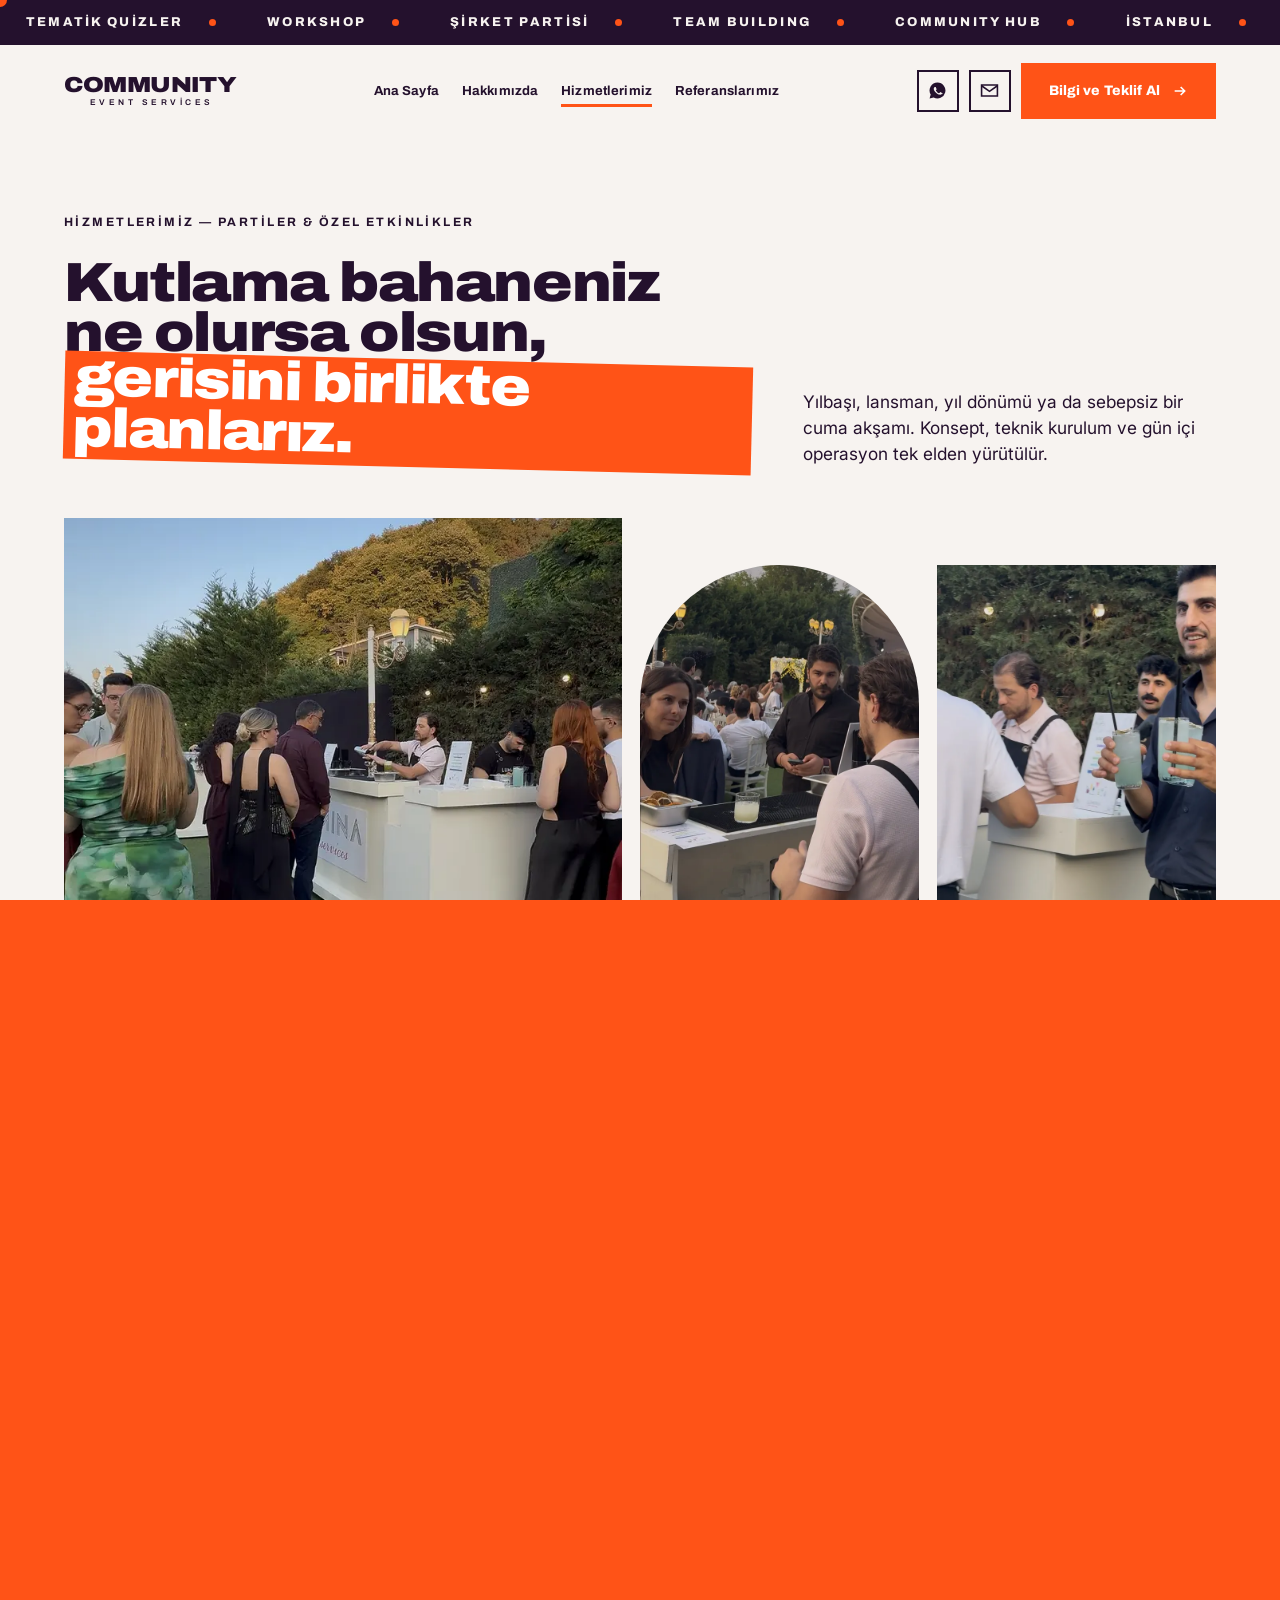
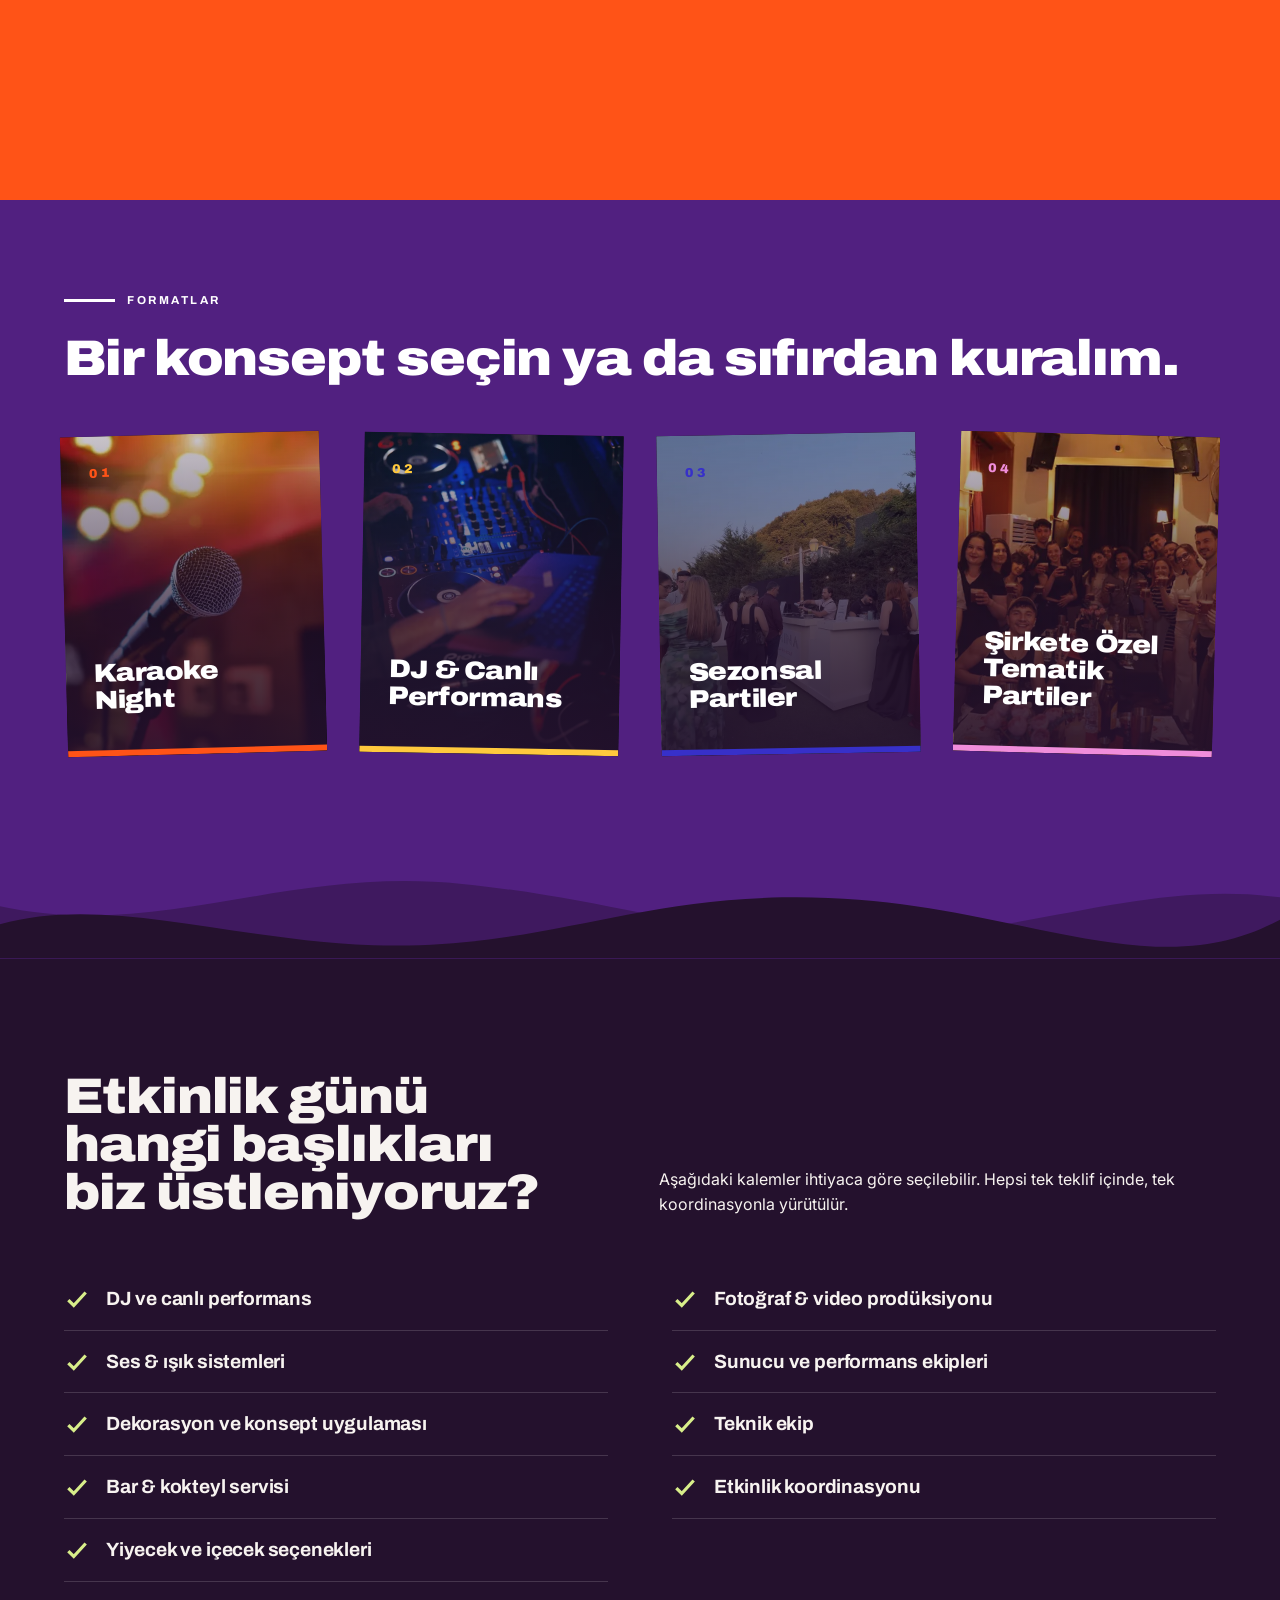
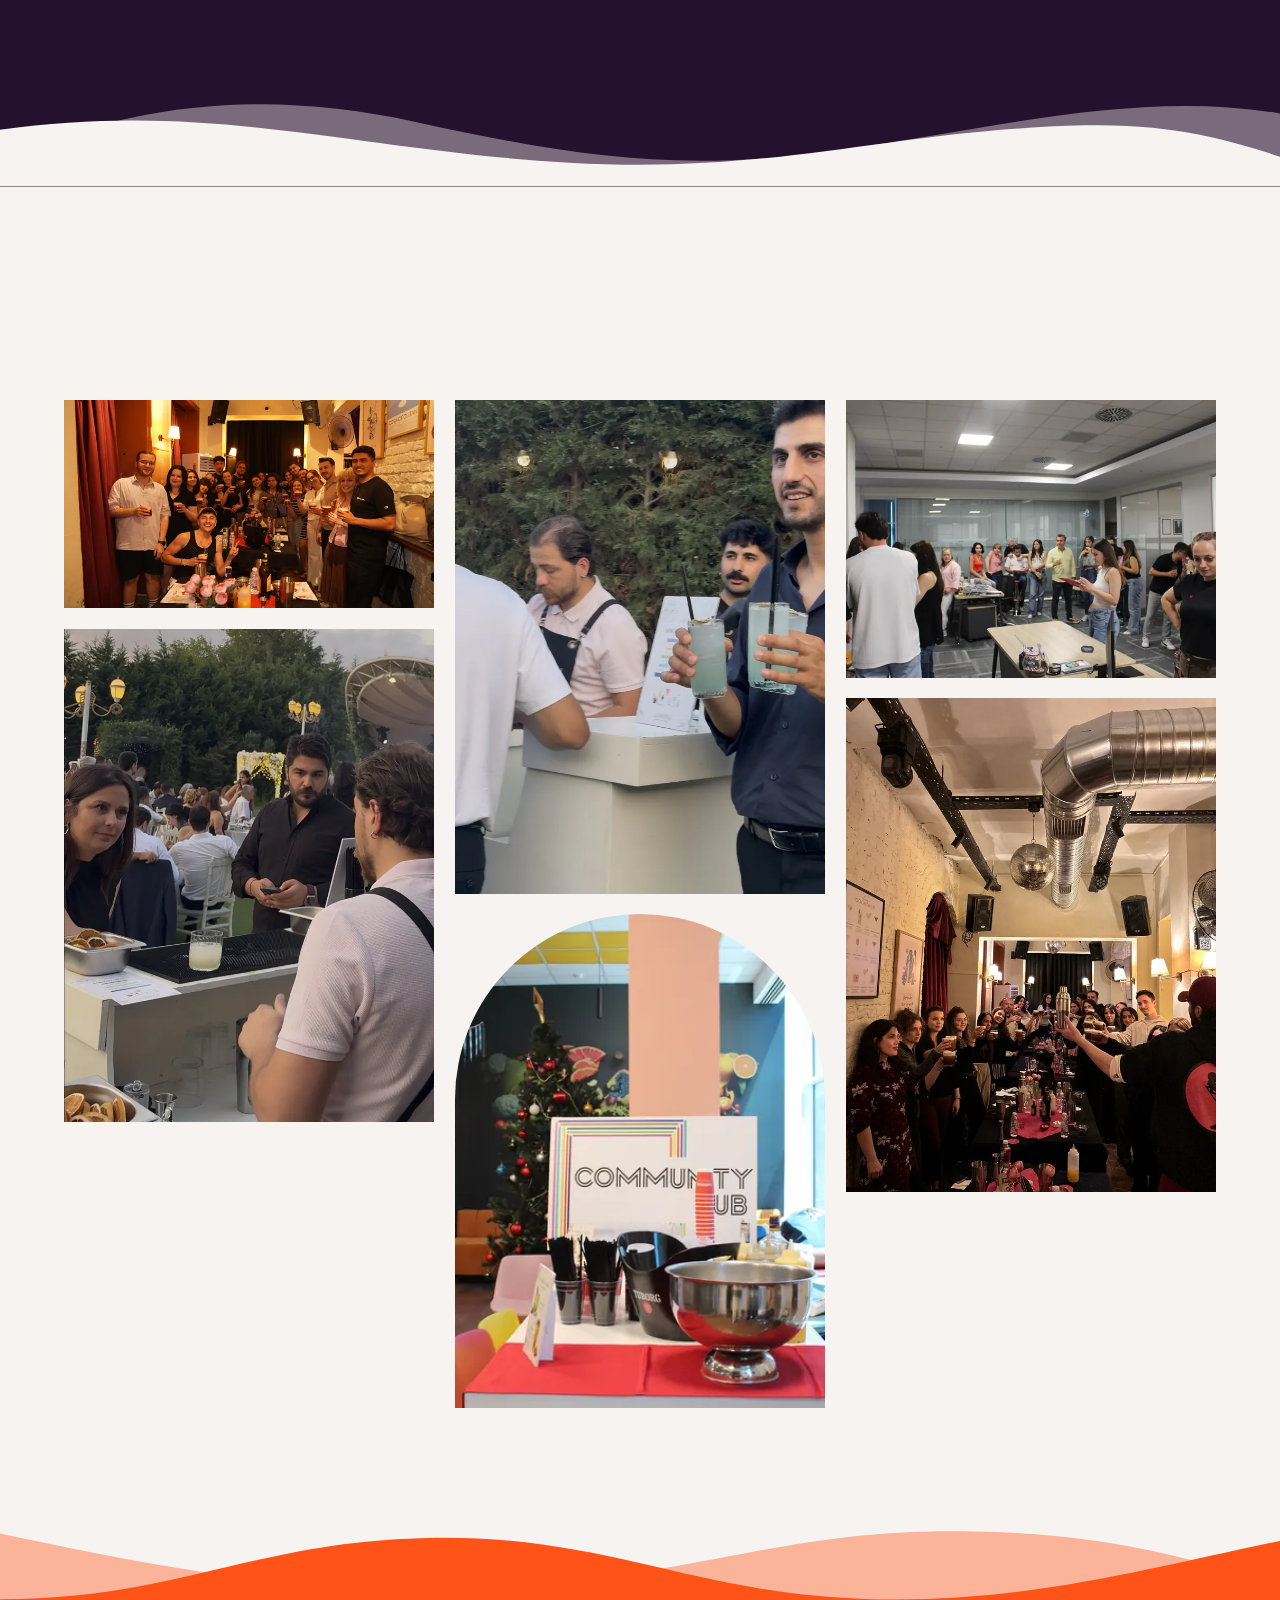
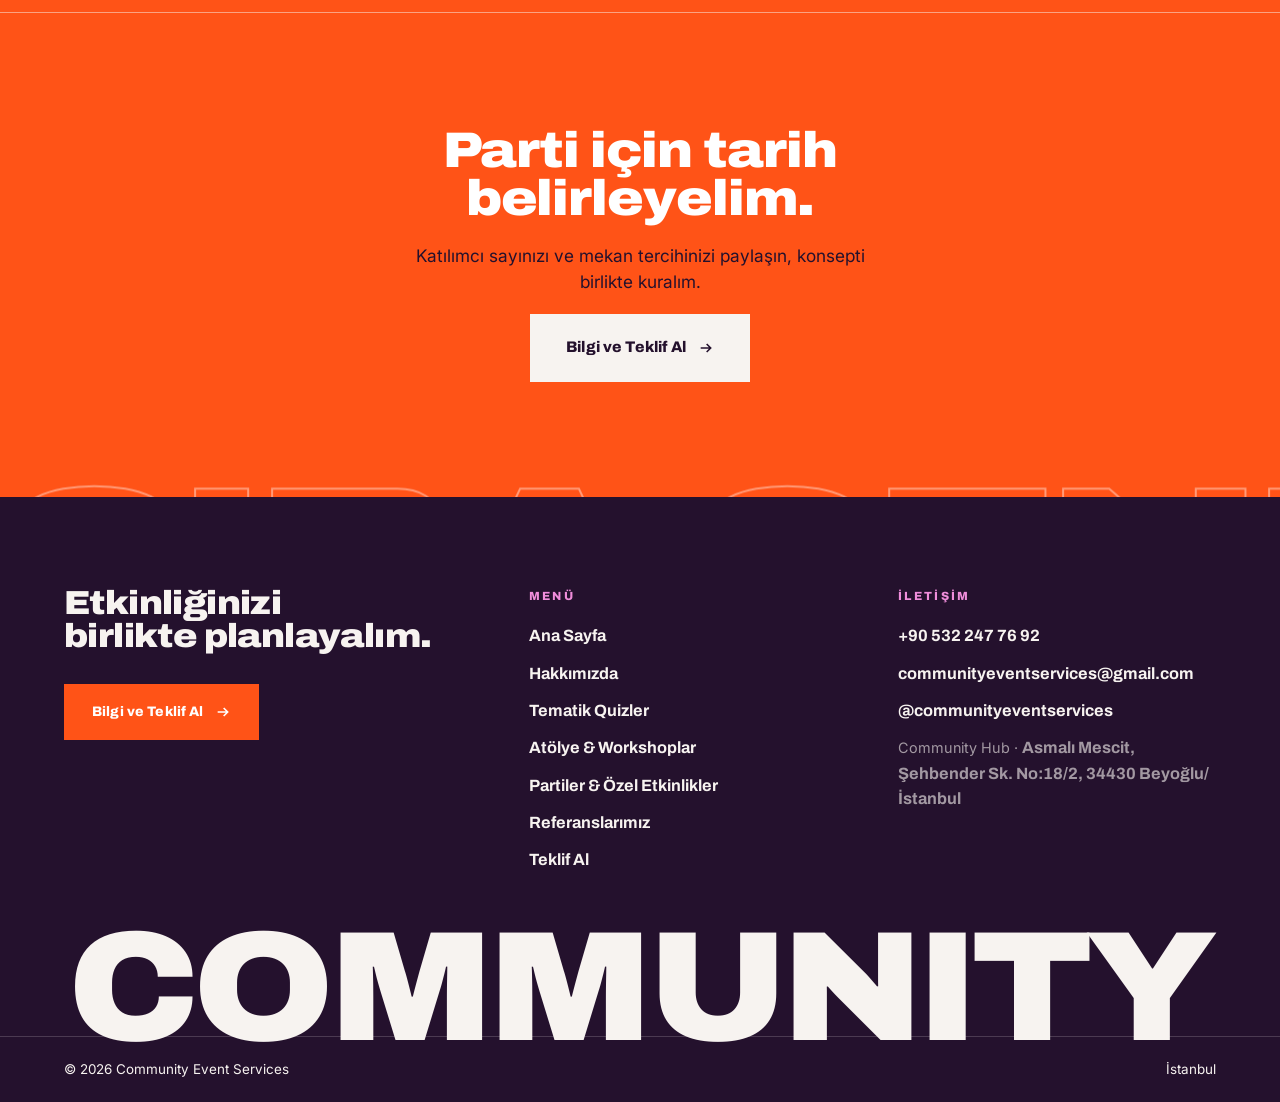
==== partiler.html @ 0f8ae8aa "Add files via upload" ====
<!doctype html>
<html lang="tr">
<head>
<meta charset="utf-8">
<meta name="viewport" content="width=device-width,initial-scale=1">
<title>Partiler & Özel Etkinlikler — Community Event Services</title>
<meta name="description" content="Şirket partileri, karaoke geceleri, DJ ve canlı performanslı etkinlikler, açık hava yaz organizasyonları. Ses, ışık, bar, catering ve koordinasyon tek elden.">
<meta name="theme-color" content="#F7F3F0">
<link rel="canonical" href="https://communityeventservices.com/partiler.html">
<meta property="og:type" content="website">
<meta property="og:locale" content="tr_TR">
<meta property="og:site_name" content="Community Event Services">
<meta property="og:title" content="Partiler & Özel Etkinlikler — Community Event Services">
<meta property="og:description" content="Şirket partileri, karaoke geceleri, DJ ve canlı performanslı etkinlikler, açık hava yaz organizasyonları. Ses, ışık, bar, catering ve koordinasyon tek elden.">
<meta property="og:image" content="assets/img/og-default.jpg">
<meta name="twitter:card" content="summary_large_image">
<link rel="preconnect" href="https://fonts.googleapis.com">
<link rel="preconnect" href="https://fonts.gstatic.com" crossorigin>
<link href="https://fonts.googleapis.com/css2?family=Archivo:wdth,wght@62..125,400..900&family=Inter:wght@400;500;600&display=swap" rel="stylesheet">
<link rel="stylesheet" href="assets/css/styles.css">
<link rel="icon" href="assets/favicon.svg" type="image/svg+xml">
<noscript><style>.rv,.rv-mask>*{opacity:1!important;transform:none!important}.hl::before{transform:scaleX(1)!important}.wipe,.cursor{display:none!important}</style></noscript>
<script src="assets/js/config.js"></script>
</head>
<body>
<a class="skip-link" href="#main">İçeriğe geç</a>
<div class="wipe" aria-hidden="true"><span class="wipe__label"></span></div>
<div class="cursor" aria-hidden="true"><span class="cursor__label"></span></div>
<svg width="0" height="0" style="position:absolute" aria-hidden="true"><defs>
<pattern id="pat-dots" width="22" height="22" patternUnits="userSpaceOnUse"><circle cx="4" cy="4" r="3" fill="currentColor"/></pattern>
<pattern id="pat-squiggle" width="40" height="24" patternUnits="userSpaceOnUse"><path d="M0,12 q10,-11 20,0 t20,0" fill="none" stroke="currentColor" stroke-width="3"/></pattern>
<pattern id="pat-tri" width="34" height="34" patternUnits="userSpaceOnUse"><path d="M8,26 L17,8 L26,26 Z" fill="currentColor"/></pattern>
<pattern id="pat-arc" width="30" height="30" patternUnits="userSpaceOnUse"><path d="M0,26 a15,15 0 0 1 30,0" fill="none" stroke="currentColor" stroke-width="3"/></pattern>
</defs></svg>
<div class="ticker" aria-hidden="true"><div class="ticker__track"><span class="ticker__item">TEMATİK QUİZLER</span><span class="ticker__item">WORKSHOP</span><span class="ticker__item">ŞİRKET PARTİSİ</span><span class="ticker__item">TEAM BUILDING</span><span class="ticker__item">COMMUNITY HUB</span><span class="ticker__item">İSTANBUL</span><span class="ticker__item">TEMATİK QUİZLER</span><span class="ticker__item">WORKSHOP</span><span class="ticker__item">ŞİRKET PARTİSİ</span><span class="ticker__item">TEAM BUILDING</span><span class="ticker__item">COMMUNITY HUB</span><span class="ticker__item">İSTANBUL</span><span class="ticker__item">TEMATİK QUİZLER</span><span class="ticker__item">WORKSHOP</span><span class="ticker__item">ŞİRKET PARTİSİ</span><span class="ticker__item">TEAM BUILDING</span><span class="ticker__item">COMMUNITY HUB</span><span class="ticker__item">İSTANBUL</span><span class="ticker__item">TEMATİK QUİZLER</span><span class="ticker__item">WORKSHOP</span><span class="ticker__item">ŞİRKET PARTİSİ</span><span class="ticker__item">TEAM BUILDING</span><span class="ticker__item">COMMUNITY HUB</span><span class="ticker__item">İSTANBUL</span></div></div>
<header class="header">
 <div class="wrap header__inner">
  <a class="logo" href="index.html" aria-label="Community Event Services ana sayfa">
    <span class="logo__mark">COMMUNITY</span><span class="logo__sub">event services</span>
  </a>
  <nav class="nav" aria-label="Ana menü">
    <a class="nav__link" href="index.html">Ana Sayfa</a><a class="nav__link" href="hakkimizda.html">Hakkımızda</a>
    <div class="nav__group">
      <button class="nav__link" aria-expanded="false" aria-haspopup="true" aria-current="page">Hizmetlerimiz</button>
      <div class="nav__panel"><a href="tematik-quizler.html">Tematik Quizler</a><a href="workshoplar.html">Atölye & Workshoplar</a><a href="partiler.html">Partiler & Özel Etkinlikler</a></div>
    </div>
    <a class="nav__link" href="referanslarimiz.html">Referanslarımız</a>
  </nav>
  <div class="header__actions">
    <a class="icon-link icon-link--wa" data-c="wa-link" href="#" target="_blank" rel="noopener" aria-label="WhatsApp ile yazın"><svg viewBox="0 0 24 24"><path d="M12 2a10 10 0 0 0-8.6 15.1L2 22l5.1-1.3A10 10 0 1 0 12 2Zm5.5 14.1c-.2.6-1.2 1.2-1.7 1.2-.5.1-1 .1-1.6-.1-.4-.1-.9-.3-1.5-.6-2.6-1.1-4.3-3.7-4.4-3.9-.1-.2-1-1.4-1-2.6 0-1.2.6-1.8.9-2.1.2-.2.5-.3.7-.3h.5c.2 0 .4 0 .6.5.2.5.8 1.8.8 2 .1.1.1.3 0 .4l-.3.5-.4.4c-.1.1-.3.3-.1.6.2.3.7 1.2 1.6 2 1.1.9 1.9 1.2 2.2 1.3.3.1.4.1.6-.1.2-.2.7-.8.9-1.1.2-.3.4-.2.6-.1l1.9.9c.2.1.4.2.4.3.1.2.1.7-.1 1.3Z"/></svg></a>
    <a class="icon-link icon-link--mail" data-c="mail-link" href="#" aria-label="E-posta gönderin"><svg viewBox="0 0 24 24"><path d="M2 5h20v14H2z" fill="none" stroke="currentColor" stroke-width="2"/><path d="M2 6l10 7 10-7" fill="none" stroke="currentColor" stroke-width="2"/></svg></a>
    <a class="btn btn--accent" href="teklif-al.html" data-magnetic data-cursor="Teklif Al"><span>Bilgi ve Teklif Al</span><svg viewBox="0 0 24 24" aria-hidden="true"><path d="M4 12h15M13 6l6 6-6 6"/></svg></a>
    <button class="burger" aria-expanded="false" aria-label="Menüyü aç"><span></span></button>
  </div>
 </div>
</header>
<div class="menu" role="dialog" aria-modal="true" aria-label="Menü">
  <div class="menu__top">
    <span class="logo__mark">COMMUNITY</span>
    <button class="menu__close" aria-label="Menüyü kapat">✕</button>
  </div>
  <ul class="menu__list"><li><a href="index.html">Ana Sayfa</a></li><li><a href="hakkimizda.html">Hakkımızda</a></li>
    <li aria-hidden="true" style="opacity:.6;font-family:var(--display);font-weight:800;font-size:.78rem;letter-spacing:.2em;padding-top:16px">HİZMETLERİMİZ</li>
    <li><ul class="menu__list menu__sub"><li><a href="tematik-quizler.html">Tematik Quizler</a></li><li><a href="workshoplar.html">Atölye & Workshoplar</a></li><li><a href="partiler.html">Partiler & Özel Etkinlikler</a></li></ul></li>
    <li><a href="referanslarimiz.html">Referanslarımız</a></li><li><a href="teklif-al.html">Teklif Al</a></li></ul>
  <div class="menu__foot">
    <div class="sticker " aria-hidden="true" style="--st-bg:#D8EE8A;--st-fg:#24112D;--st-ring:#24112D;--rot:-14deg">HADİ<br>BAŞLAYALIM</div>
    <a class="btn btn--light" data-c="wa-link" href="#" target="_blank" rel="noopener"><span>WhatsApp</span><svg viewBox="0 0 24 24" aria-hidden="true"><path d="M4 12h15M13 6l6 6-6 6"/></svg></a>
    <a class="btn btn--outline" data-c="mail-link" href="#"><span>E-posta</span><svg viewBox="0 0 24 24" aria-hidden="true"><path d="M4 12h15M13 6l6 6-6 6"/></svg></a>
  </div>
</div>
<main id="main">
<section class="pagehead block block--cream">
 <div class="wrap">
  <p class="crumb rv">Hizmetlerimiz — Partiler & Özel Etkinlikler</p>
  <div class="pagehead__grid">
    <h1 class="display t-hero rv">Kutlama bahaneniz ne olursa olsun, <span class="hl hl--orange hl--r2">gerisini birlikte planlarız.</span></h1>
    <p class="lede rv">Yılbaşı, lansman, yıl dönümü ya da sebepsiz bir cuma akşamı. Konsept, teknik kurulum ve gün içi operasyon tek elden yürütülür.</p>
  </div>
  <div class="partyhero mt-l">
    <div class="rv"><img class="ph ph--block ph--r43" src="assets/img/parti-04-700.webp" srcset="assets/img/parti-04-700.webp 700w, assets/img/parti-04-1206.webp 1206w" sizes="(max-width:767px) 92vw, 52vw" alt="Açık havada kurulan şirket partisi ve bar alanı" width="1206" height="1885" loading="eager" fetchpriority="high" decoding="async"></div>
    <div class="rv"><img class="ph ph--arch ph--r34" src="assets/img/parti-02-700.webp" srcset="assets/img/parti-02-700.webp 700w, assets/img/parti-02-1206.webp 1206w" sizes="(max-width:767px) 46vw, 22vw" alt="Etkinlikte ikram ve catering masası" width="1206" height="1823" loading="lazy" decoding="async"></div>
    <div class="rv"><img class="ph ph--block ph--r34" src="assets/img/parti-03-700.webp" srcset="assets/img/parti-03-700.webp 700w, assets/img/parti-03-1206.webp 1206w" sizes="(max-width:767px) 46vw, 22vw" alt="Bar önünde sohbet eden davetliler" width="1206" height="1970" loading="lazy" decoding="async"></div>
  </div>
 </div>
</section>

<svg class="blob" viewBox="0 0 1440 120" preserveAspectRatio="none" aria-hidden="true" style="background:#F7F3F0">
<path d="M0,74 C120,34 260,96 420,102 C600,109 700,42 880,38 C1060,34 1180,98 1300,104 C1370,107 1410,86 1440,68 L1440,120 L0,120 Z" fill="#FF5317" opacity=".4" transform="translate(0,-14)"/>
<path d="M0,64 C180,110 320,10 520,34 C720,58 820,120 1020,104 C1180,91 1300,30 1440,52 L1440,120 L0,120 Z" fill="#FF5317"/></svg>
<section class="block block--orange section">
 <div class="wrap">
  <div class="grid g-2" style="align-items:center;gap:clamp(28px,4vw,72px)">
    <div>
      <p class="eyebrow rv">Sezon Önerisi</p>
      <h2 class="display t-xl rv">Yaza merhaba: şirket partileri ve kurumsal etkinlikler</h2>
    </div>
    <div>
      <p class="lede rv">Yazın enerjisini ekibinize taşımanın tam zamanı.</p>
      <p class="copy mt-m rv">Yoğun iş temposuna kısa bir mola vermek, ekip arkadaşlarınızla keyifli anılar biriktirmek veya yeni sezonu birlikte kutlamak için ister ofisinizin terasında samimi bir yaz partisi, ister açık havada büyük bir şirket organizasyonu. Şirket partileri ve kurumsal yaz etkinliklerini uçtan uca planlıyoruz.</p>
      <a class="btn btn--light mt-m rv" href="teklif-al.html" data-magnetic><span>Yaz Etkinliğinizi Planlayalım</span><svg viewBox="0 0 24 24" aria-hidden="true"><path d="M4 12h15M13 6l6 6-6 6"/></svg></a>
    </div>
  </div>
 </div>
</section>
<svg class="blob" viewBox="0 0 1440 120" preserveAspectRatio="none" aria-hidden="true" style="background:#FF5317">
<path d="M0,44 C240,4 400,72 640,88 C880,104 1000,44 1220,38 C1320,35 1390,60 1440,80 L1440,120 L0,120 Z" fill="#F7F3F0" opacity=".4" transform="translate(0,-14)"/>
<path d="M0,96 C160,20 300,4 470,48 C640,92 760,116 940,86 C1120,56 1280,4 1440,36 L1440,120 L0,120 Z" fill="#F7F3F0"/></svg><svg class="blob" viewBox="0 0 1440 120" preserveAspectRatio="none" aria-hidden="true" style="background:#F7F3F0">
<path d="M0,102 C200,102 280,26 480,20 C680,14 780,96 980,102 C1160,107 1300,58 1440,24 L1440,120 L0,120 Z" fill="#512080" opacity=".4" transform="translate(0,-14)"/>
<path d="M0,28 C220,84 380,116 600,96 C820,76 900,16 1120,26 C1280,33 1360,74 1440,92 L1440,120 L0,120 Z" fill="#512080"/></svg>
<section class="block block--purple section">
 <div class="wrap">
   <p class="eyebrow rv">Formatlar</p>
   <h2 class="display t-xl mb-l rv">Bir konsept seçin ya da sıfırdan kuralım.</h2>
   <div class="grid g-4" data-stagger><article class="tcard tcard--photo" tabindex="0" style="--tc:#FF5317;--tc-fg:#fff;--rot:-1.5deg">
  <img class="tcard__bg" src="assets/img/parti-karaoke-01-700.webp" srcset="assets/img/parti-karaoke-01-700.webp 700w, assets/img/parti-karaoke-01-1400.webp 1400w" sizes="(max-width:767px) 92vw, 24vw" alt="Karaoke gecesinde sahnedeki mikrofon" loading="lazy" decoding="async"><span class="tcard__scrim" aria-hidden="true"></span>
  <span class="tcard__num">01</span>
  <div><h3 class="display t-md tcard__title">Karaoke Night</h3><p class="tcard__desc">Şarkı listesi, ekipman ve sunucu bizden; mikrofonu kim bırakmaz onu göreceğiz.</p></div>
</article><article class="tcard tcard--photo" tabindex="0" style="--tc:#FFC93D;--tc-fg:#fff;--rot:1deg">
  <img class="tcard__bg" src="assets/img/parti-dj-01-700.webp" srcset="assets/img/parti-dj-01-700.webp 700w, assets/img/parti-dj-01-1283.webp 1283w" sizes="(max-width:767px) 92vw, 24vw" alt="DJ setinde çalan performans ekipmanları" loading="lazy" decoding="async"><span class="tcard__scrim" aria-hidden="true"></span>
  <span class="tcard__num">02</span>
  <div><h3 class="display t-md tcard__title">DJ & Canlı Performans</h3><p class="tcard__desc">Etkinliğin temposuna göre DJ seti veya canlı müzik ekibi kurgulanır.</p></div>
</article><article class="tcard tcard--photo" tabindex="0" style="--tc:#3730C9;--tc-fg:#fff;--rot:-1deg">
  <img class="tcard__bg" src="assets/img/parti-04-700.webp" srcset="assets/img/parti-04-700.webp 700w, assets/img/parti-04-1206.webp 1206w" sizes="(max-width:767px) 92vw, 24vw" alt="Açık havada kurulan sezon partisi" loading="lazy" decoding="async"><span class="tcard__scrim" aria-hidden="true"></span>
  <span class="tcard__num">03</span>
  <div><h3 class="display t-md tcard__title">Sezonsal Partiler</h3><p class="tcard__desc">Yılbaşı, sezon açılışı ve dönemsel kutlamalar için hazır konseptler.</p></div>
</article><article class="tcard tcard--photo" tabindex="0" style="--tc:#F08DDB;--tc-fg:#fff;--rot:1.5deg">
  <img class="tcard__bg" src="assets/img/parti-grup-01-700.webp" srcset="assets/img/parti-grup-01-700.webp 700w, assets/img/parti-grup-01-1400.webp 1400w" sizes="(max-width:767px) 92vw, 24vw" alt="Şirket partisinde bir araya gelen ekip" loading="lazy" decoding="async"><span class="tcard__scrim" aria-hidden="true"></span>
  <span class="tcard__num">04</span>
  <div><h3 class="display t-md tcard__title">Şirkete Özel Tematik Partiler</h3><p class="tcard__desc">Marka dünyanıza veya etkinlik temanıza göre sıfırdan kurulan konsept.</p></div>
</article></div>
 </div>
</section>
<svg class="blob" viewBox="0 0 1440 120" preserveAspectRatio="none" aria-hidden="true" style="background:#512080">
<path d="M0,64 C180,110 320,10 520,34 C720,58 820,120 1020,104 C1180,91 1300,30 1440,52 L1440,120 L0,120 Z" fill="#24112D" opacity=".4" transform="translate(0,-14)"/>
<path d="M0,74 C120,34 260,96 420,102 C600,109 700,42 880,38 C1060,34 1180,98 1300,104 C1370,107 1410,86 1440,68 L1440,120 L0,120 Z" fill="#24112D"/></svg><section class="block block--ink section">
 <div class="wrap">
   <div class="grid g-2 mb-l" style="align-items:end">
     <h2 class="display t-xl rv">Etkinlik günü hangi başlıkları biz üstleniyoruz?</h2>
     <p class="copy rv">Aşağıdaki kalemler ihtiyaca göre seçilebilir. Hepsi tek teklif içinde, tek koordinasyonla yürütülür.</p>
   </div>
   <ul class="checklist"><li><svg viewBox="0 0 24 24" aria-hidden="true"><path d="M4 13l5 5L20 6"/></svg><span>DJ ve canlı performans</span></li><li><svg viewBox="0 0 24 24" aria-hidden="true"><path d="M4 13l5 5L20 6"/></svg><span>Ses & ışık sistemleri</span></li><li><svg viewBox="0 0 24 24" aria-hidden="true"><path d="M4 13l5 5L20 6"/></svg><span>Dekorasyon ve konsept uygulaması</span></li><li><svg viewBox="0 0 24 24" aria-hidden="true"><path d="M4 13l5 5L20 6"/></svg><span>Bar & kokteyl servisi</span></li><li><svg viewBox="0 0 24 24" aria-hidden="true"><path d="M4 13l5 5L20 6"/></svg><span>Yiyecek ve içecek seçenekleri</span></li><li><svg viewBox="0 0 24 24" aria-hidden="true"><path d="M4 13l5 5L20 6"/></svg><span>Fotoğraf & video prodüksiyonu</span></li><li><svg viewBox="0 0 24 24" aria-hidden="true"><path d="M4 13l5 5L20 6"/></svg><span>Sunucu ve performans ekipleri</span></li><li><svg viewBox="0 0 24 24" aria-hidden="true"><path d="M4 13l5 5L20 6"/></svg><span>Teknik ekip</span></li><li><svg viewBox="0 0 24 24" aria-hidden="true"><path d="M4 13l5 5L20 6"/></svg><span>Etkinlik koordinasyonu</span></li></ul>
 </div>
</section>
<svg class="blob" viewBox="0 0 1440 120" preserveAspectRatio="none" aria-hidden="true" style="background:#24112D">
<path d="M0,96 C160,20 300,4 470,48 C640,92 760,116 940,86 C1120,56 1280,4 1440,36 L1440,120 L0,120 Z" fill="#F7F3F0" opacity=".4" transform="translate(0,-14)"/>
<path d="M0,44 C240,4 400,72 640,88 C880,104 1000,44 1220,38 C1320,35 1390,60 1440,80 L1440,120 L0,120 Z" fill="#F7F3F0"/></svg><section class="block block--cream section">
 <div class="wrap">
   <h2 class="display t-xl mb-l rv">Önceki etkinliklerden</h2>
   <div class="mason"><div class="rv"><img class="ph ph--block ph--r169" src="assets/img/parti-grup-01-700.webp" srcset="assets/img/parti-grup-01-700.webp 700w, assets/img/parti-grup-01-1400.webp 1400w" sizes="(max-width:767px) 92vw, 31vw" alt="Şirket partisinde bir araya gelen kalabalık ekip" width="1400" height="788" loading="lazy" decoding="async"></div><div class="rv"><img class="ph ph--block ph--r34" src="assets/img/parti-02-700.webp" srcset="assets/img/parti-02-700.webp 700w, assets/img/parti-02-1206.webp 1206w" sizes="(max-width:767px) 92vw, 31vw" alt="Etkinlik ikram ve catering kurulumu" width="1206" height="1823" loading="lazy" decoding="async"></div><div class="rv"><img class="ph ph--block ph--r34" src="assets/img/parti-03-700.webp" srcset="assets/img/parti-03-700.webp 700w, assets/img/parti-03-1206.webp 1206w" sizes="(max-width:767px) 92vw, 31vw" alt="Bar önünde sohbet eden davetliler" width="1206" height="1970" loading="lazy" decoding="async"></div><div class="rv"><img class="ph ph--arch ph--r34" src="assets/img/hub-kurulum-01-700.webp" srcset="assets/img/hub-kurulum-01-700.webp 700w, assets/img/hub-kurulum-01-1400.webp 1400w" sizes="(max-width:767px) 92vw, 31vw" alt="Community Hub'da hazırlanan parti alanı" width="1400" height="933" loading="lazy" decoding="async"></div><div class="rv"><img class="ph ph--block ph--r43" src="assets/img/kurumsal-etkinlik-02-700.webp" srcset="assets/img/kurumsal-etkinlik-02-700.webp 700w, assets/img/kurumsal-etkinlik-02-1400.webp 1400w" sizes="(max-width:767px) 92vw, 31vw" alt="Ofiste düzenlenen kalabalık şirket etkinliği" width="1400" height="933" loading="lazy" decoding="async"></div><div class="rv"><img class="ph ph--block ph--r34" src="assets/img/kokteyl-02-700.webp" srcset="assets/img/kokteyl-02-700.webp 700w, assets/img/kokteyl-02-1200.webp 1200w" sizes="(max-width:767px) 92vw, 31vw" alt="Kalabalık kokteyl etkinliği" width="1200" height="1600" loading="lazy" decoding="async"></div></div>
 </div>
</section><svg class="blob" viewBox="0 0 1440 120" preserveAspectRatio="none" aria-hidden="true" style="background:#F7F3F0">
<path d="M0,28 C220,84 380,116 600,96 C820,76 900,16 1120,26 C1280,33 1360,74 1440,92 L1440,120 L0,120 Z" fill="#FF5317" opacity=".4" transform="translate(0,-14)"/>
<path d="M0,102 C200,102 280,26 480,20 C680,14 780,96 980,102 C1160,107 1300,58 1440,24 L1440,120 L0,120 Z" fill="#FF5317"/></svg>
<section class="block block--orange section" style="overflow:hidden">
 <span class="bigword" data-par="6" aria-hidden="true">SIRA SENDE · SIRA SENDE · SIRA SENDE</span>
 <div class="wrap rel" style="text-align:center;display:grid;justify-items:center;gap:20px">
   <h2 class="display t-xl rv" style="max-width:20ch">Parti için tarih belirleyelim.</h2>
   <p class="lede rv" style="max-width:46ch">Katılımcı sayınızı ve mekan tercihinizi paylaşın, konsepti birlikte kuralım.</p>
   <a class="btn btn--light btn--lg rv" href="teklif-al.html" data-magnetic><span>Bilgi ve Teklif Al</span><svg viewBox="0 0 24 24" aria-hidden="true"><path d="M4 12h15M13 6l6 6-6 6"/></svg></a>
 </div>
</section>
</main>
<footer class="footer">
 <div class="wrap">
  <div class="footer__grid">
    <div>
      <h2 class="display t-lg">Etkinliğinizi<br>birlikte planlayalım.</h2>
      <a class="btn btn--accent mt-m" href="teklif-al.html" data-magnetic><span>Bilgi ve Teklif Al</span><svg viewBox="0 0 24 24" aria-hidden="true"><path d="M4 12h15M13 6l6 6-6 6"/></svg></a>
    </div>
    <div>
      <p class="footer__label">Menü</p>
      <ul class="footer__list"><li><a href="index.html">Ana Sayfa</a></li><li><a href="hakkimizda.html">Hakkımızda</a></li><li><a href="tematik-quizler.html">Tematik Quizler</a></li><li><a href="workshoplar.html">Atölye & Workshoplar</a></li><li><a href="partiler.html">Partiler & Özel Etkinlikler</a></li><li><a href="referanslarimiz.html">Referanslarımız</a></li><li><a href="teklif-al.html">Teklif Al</a></li></ul>
    </div>
    <div>
      <p class="footer__label">İletişim</p>
      <ul class="footer__list">
        <li><a data-c="wa-link" href="#" target="_blank" rel="noopener"><span data-c="wa-text"></span></a></li>
        <li><a data-c="mail-link" href="#"><span data-c="mail-text"></span></a></li>
        <li><a data-c="ig-link" href="#" target="_blank" rel="noopener"><span data-c="ig-text"></span></a></li>
        <li style="opacity:.6;font-family:var(--body);font-size:.9rem;font-weight:400">
          Community Hub · <span data-hub="address"></span></li>
      </ul>
    </div>
  </div>
  <p class="footer__wordmark" aria-hidden="true">COMMUNITY</p>
 </div>
 <div class="wrap footer__bottom">
   <span>© 2026 Community Event Services</span>
   <span>İstanbul</span>
 </div>
</footer>
<script src="assets/js/app.js" defer></script>
</body>
</html>
---- assets/css/styles.css ----
/* ==========================================================================
   COMMUNITY EVENT SERVICES — tasarım sistemi
   Renk, tipografi ve bileşenler tek dosyada. Değişkenler :root altında.
   ========================================================================== */

:root{
  /* Renk */
  --cream:#F7F3F0;
  --ink:#24112D;
  --purple:#512080;
  --blue:#3730C9;
  --pink:#F08DDB;
  --lime:#D8EE8A;
  --orange:#FF5317;
  --sky:#60B7E6;

  /* Yüzeye göre değişen değerler (blok içinde override edilir) */
  --fg:var(--ink);
  --bg:var(--cream);
  --accent:var(--orange);

  /* Tipografi */
  --display:'Archivo','Archivo Black','Helvetica Neue',Arial,sans-serif;
  --body:'Inter','Archivo','Helvetica Neue',Arial,sans-serif;

  /* Ölçü */
  --pad:clamp(20px,5vw,72px);
  --maxw:1560px;

  /* Hareket */
  --ease-in:cubic-bezier(.16,1,.3,1);
  --ease-out:cubic-bezier(.4,0,.2,1);
}

*,*::before,*::after{box-sizing:border-box}
html{-webkit-text-size-adjust:100%}
body{
  margin:0;
  background:var(--cream);
  color:var(--ink);
  font-family:var(--body);
  font-size:clamp(1rem,1.15vw,1.25rem);
  line-height:1.55;
  font-synthesis-weight:none;
  -webkit-font-smoothing:antialiased;
  overflow-x:hidden;
}
img{max-width:100%;display:block}
a{color:inherit}
button{font:inherit;color:inherit}
::selection{background:var(--orange);color:#fff}

/* Odak görünürlüğü — klavye erişilebilirliği */
:focus-visible{
  outline:3px solid var(--orange);
  outline-offset:3px;
  border-radius:2px;
}

.skip-link{
  position:absolute;left:-9999px;top:0;z-index:200;
  background:var(--ink);color:var(--cream);padding:14px 20px;
  font-family:var(--display);font-weight:700;letter-spacing:.04em;
}
.skip-link:focus{left:12px;top:12px}

/* ---------- Tipografi ---------- */
.display{
  font-family:var(--display);
  font-weight:900;
  font-variation-settings:'wdth' 112,'wght' 900;
  line-height:.9;
  letter-spacing:-.02em;
  text-transform:none;
  margin:0;
  text-wrap:balance;
}
.t-hero{font-size:clamp(2.05rem,4.3vw,4.7rem);line-height:.92;letter-spacing:-.025em}
.t-xl{font-size:clamp(1.85rem,3.9vw,4.1rem);line-height:.96;letter-spacing:-.022em}
.t-lg{font-size:clamp(1.5rem,2.6vw,2.7rem);line-height:1;letter-spacing:-.018em}
.t-md{font-size:clamp(1.4rem,2vw,2.2rem);line-height:1.05;letter-spacing:-.015em}
.t-sm{font-size:clamp(1.15rem,1.4vw,1.5rem);line-height:1.1;letter-spacing:-.01em}

.eyebrow{
  font-family:var(--display);
  font-weight:700;
  font-variation-settings:'wdth' 100,'wght' 700;
  font-size:clamp(.72rem,.86vw,.9rem);
  letter-spacing:.22em;
  text-transform:uppercase;
  margin:0 0 clamp(16px,2vw,28px);
  display:flex;align-items:center;gap:12px;
}
.eyebrow::before{
  content:"";width:clamp(28px,4vw,64px);height:3px;background:currentColor;flex:none;
}

.lede{
  font-size:clamp(1.05rem,1.35vw,1.4rem);
  line-height:1.5;
  max-width:56ch;
  margin:0;
}
.copy{max-width:65ch;margin:0}
.copy + .copy{margin-top:1em}

/* Highlight kutusu — hero'nun ana tipografik aygıtı */
.hl{
  display:inline-block;
  position:relative;
  padding:.02em .17em .1em;
  color:var(--hl-fg,#fff);
  isolation:isolate;
}
.hl::before{
  content:"";
  position:absolute;inset:0;
  background:var(--hl-bg,var(--orange));
  transform-origin:left center;
  z-index:-1;
}
.hl--orange{--hl-bg:var(--orange);--hl-fg:#fff}
.hl--lime{--hl-bg:var(--lime);--hl-fg:var(--ink)}
.hl--pink{--hl-bg:var(--pink);--hl-fg:var(--ink)}
.hl--blue{--hl-bg:var(--blue);--hl-fg:#fff}
.hl--purple{--hl-bg:var(--purple);--hl-fg:#fff}
.hl--sky{--hl-bg:var(--sky);--hl-fg:var(--ink)}
.hl--r1{transform:rotate(-1.6deg)}
.hl--r2{transform:rotate(1.4deg)}

.outline-word{
  color:transparent;
  -webkit-text-stroke:2px currentColor;
  text-stroke:2px currentColor;
}
.shadow-word{text-shadow:.055em .055em 0 var(--accent)}

/* ---------- Yerleşim ---------- */
.wrap{
  width:100%;
  max-width:var(--maxw);
  margin-inline:auto;
  padding-inline:var(--pad);
}
.section{padding-block:clamp(72px,9vw,152px);position:relative}
.section--tight{padding-block:clamp(48px,6vw,96px)}

.block{position:relative;background:var(--bg);color:var(--fg)}
.block--cream{--bg:var(--cream);--fg:var(--ink);--accent:var(--orange)}
.block--blue{--bg:var(--blue);--fg:#fff;--accent:var(--lime)}
.block--purple{--bg:var(--purple);--fg:#fff;--accent:var(--pink)}
.block--orange{--bg:var(--orange);--fg:#fff;--accent:var(--lime)}
/* Erişilebilirlik: #FF5317 üzerinde beyaz gövde metni 3.2:1'de kalıyor.
   Büyük başlıklar krem, normal punto metinler mürekkep rengiyle yazılır (5.4:1). */
.block--orange .lede,.block--orange .copy,.block--orange p:not(.eyebrow):not(.footer__label){color:var(--ink)}
.block--ink{--bg:var(--ink);--fg:var(--cream);--accent:var(--lime)}
.block--sky{--bg:var(--sky);--fg:var(--ink);--accent:var(--purple)}
.block--lime{--bg:var(--lime);--fg:var(--ink);--accent:var(--purple)}

.grid{display:grid;gap:clamp(24px,3vw,48px)}
.g-2{grid-template-columns:repeat(2,1fr)}
.g-3{grid-template-columns:repeat(3,1fr)}
.g-4{grid-template-columns:repeat(4,1fr)}
@media(max-width:1023px){
  .g-3,.g-4{grid-template-columns:repeat(2,1fr)}
}
@media(max-width:767px){
  .g-2,.g-3,.g-4{grid-template-columns:1fr}
}

/* ---------- Blob ayraçları ---------- */
.blob{display:block;width:100%;height:auto;position:relative;z-index:2;margin-bottom:-1px}
.blob--top{margin-bottom:0;margin-top:-1px}
.blob svg,svg.blob{display:block;width:100%;height:clamp(44px,7vw,150px)}

/* ---------- Ticker ---------- */
.ticker{
  background:var(--ink);color:var(--cream);
  overflow:hidden;position:relative;
  border-block:0;
  padding-block:clamp(9px,1vw,13px);
}
.ticker__track{
  display:flex;width:max-content;gap:0;
  animation:marquee 40s linear infinite;
  will-change:transform;
}
.ticker:hover .ticker__track{animation-play-state:paused}
.ticker.is-reverse .ticker__track{animation-direction:reverse}
.ticker__item{
  font-family:var(--display);font-weight:800;
  font-variation-settings:'wdth' 100,'wght' 800;
  font-size:clamp(.78rem,1vw,1rem);
  letter-spacing:.18em;text-transform:uppercase;
  padding-inline:clamp(14px,2vw,26px);
  display:flex;align-items:center;gap:clamp(14px,2vw,26px);
  white-space:nowrap;
}
.ticker__item::after{content:"";width:7px;height:7px;border-radius:50%;background:var(--orange);flex:none}

@keyframes marquee{from{transform:translate3d(0,0,0)}to{transform:translate3d(-50%,0,0)}}

/* ---------- Header ---------- */
.header{
  position:sticky;top:0;z-index:80;
  background:var(--cream);
  transition:background .35s var(--ease-out),color .35s var(--ease-out),box-shadow .35s;
}
.header.is-stuck{box-shadow:0 1px 0 rgba(36,17,45,.14)}
.header.is-inverted{background:var(--ink);color:var(--cream)}
.header.is-inverted .btn--outline{border-color:currentColor}
.header__inner{
  display:flex;align-items:center;gap:clamp(16px,2vw,40px);
  padding-block:clamp(12px,1.4vw,18px);
}
.logo{display:flex;flex-direction:column;align-items:center;line-height:.86;text-decoration:none;flex:none}
.logo__mark{
  font-family:var(--display);font-weight:900;
  font-variation-settings:'wdth' 118,'wght' 900;
  font-size:clamp(1.15rem,1.7vw,1.6rem);letter-spacing:-.02em;
}
.logo__sub{
  font-family:var(--display);font-weight:600;
  font-size:clamp(.52rem,.62vw,.63rem);letter-spacing:.42em;text-transform:uppercase;
  margin-top:.46em;margin-right:-.42em;
}
.nav{display:flex;align-items:center;gap:clamp(14px,1.8vw,32px);margin-inline:auto}
.nav__link{
  font-family:var(--display);font-weight:700;
  font-size:clamp(.82rem,.95vw,1rem);
  letter-spacing:.01em;text-decoration:none;
  padding:8px 0;position:relative;background:none;border:0;cursor:pointer;
}
.nav__link::after{
  content:"";position:absolute;left:0;right:0;bottom:2px;height:3px;
  background:var(--orange);transform:scaleX(0);transform-origin:left;
  transition:transform .3s var(--ease-out);
}
.nav__link:hover::after,.nav__link[aria-current="page"]::after,.nav__link[aria-expanded="true"]::after{transform:scaleX(1)}
.nav__group{position:relative}
.nav__panel{
  position:absolute;top:calc(100% + 10px);left:-18px;min-width:270px;
  background:var(--ink);color:var(--cream);padding:10px;
  display:none;flex-direction:column;
  box-shadow:0 20px 40px -20px rgba(36,17,45,.5);
}
.nav__group.is-open .nav__panel{display:flex}
.nav__panel a{
  text-decoration:none;padding:12px 14px;
  font-family:var(--display);font-weight:700;font-size:.95rem;
  transition:background .2s,color .2s;
}
.nav__panel a:hover{background:var(--orange);color:#fff}
.header__actions{display:flex;align-items:center;gap:10px;flex:none}
.icon-link{
  width:42px;height:42px;display:grid;place-items:center;
  border:2px solid currentColor;text-decoration:none;
  transition:background .25s,color .25s,transform .25s;
}
.icon-link:hover{background:var(--ink);color:var(--cream);transform:translateY(-2px)}
.header.is-inverted .icon-link:hover{background:var(--cream);color:var(--ink)}
.icon-link svg{width:19px;height:19px;fill:currentColor}

.burger{display:none;width:46px;height:46px;border:2px solid currentColor;background:none;cursor:pointer;padding:0;place-items:center}
.burger span{display:block;width:20px;height:2px;background:currentColor;position:relative}
.burger span::before,.burger span::after{content:"";position:absolute;left:0;width:20px;height:2px;background:currentColor}
.burger span::before{top:-6px}
.burger span::after{top:6px}

@media(max-width:1179px){
  .nav{display:none}
  .burger{display:grid}
  .header__actions .icon-link--mail{display:none}
}
@media(max-width:640px){
  .header__actions .btn{display:none}
}

/* Mobil tam ekran menü */
.menu{
  position:fixed;inset:0;z-index:110;background:var(--purple);color:#fff;
  transform:translateY(-100%);transition:transform .6s var(--ease-in);
  display:flex;flex-direction:column;padding:var(--pad);overflow-y:auto;
}
.menu.is-open{transform:translateY(0)}
.menu__top{display:flex;justify-content:space-between;align-items:center;margin-bottom:auto}
.menu__close{width:46px;height:46px;border:2px solid currentColor;background:none;cursor:pointer;font-size:20px;line-height:1}
.menu__list{list-style:none;margin:0;padding:0;display:flex;flex-direction:column;gap:4px}
.menu__list a{
  text-decoration:none;font-family:var(--display);font-weight:900;
  font-variation-settings:'wdth' 108,'wght' 900;
  font-size:clamp(2rem,10vw,3.6rem);line-height:1.02;letter-spacing:-.03em;
  display:block;padding:4px 0;
  opacity:0;transform:translateY(28px);
}
.menu.is-open .menu__list a{animation:menuIn .55s var(--ease-in) forwards}
@keyframes menuIn{to{opacity:1;transform:none}}
.menu__sub{padding-left:18px;border-left:3px solid var(--pink)}
.menu__sub a{font-size:clamp(1.2rem,5.4vw,1.8rem)}
.menu__foot{margin-top:auto;padding-top:32px;display:flex;flex-wrap:wrap;gap:18px;align-items:center}

/* ---------- Butonlar ---------- */
.btn{
  display:inline-flex;align-items:center;gap:12px;
  font-family:var(--display);font-weight:800;
  font-size:clamp(.86rem,1vw,1rem);letter-spacing:.01em;
  padding:15px 26px;text-decoration:none;border:2px solid transparent;cursor:pointer;
  background:var(--ink);color:var(--cream);
  transition:transform .3s var(--ease-out),background .25s,color .25s;
  position:relative;
}
.btn svg{width:16px;height:16px;fill:none;stroke:currentColor;stroke-width:2.4;transition:transform .3s var(--ease-out)}
.btn:hover svg{transform:translateX(5px)}
.btn--accent{background:var(--orange);color:#fff}
.btn--light{background:var(--cream);color:var(--ink)}
.btn--outline{background:none;color:inherit;border-color:currentColor}
.btn--outline:hover{background:currentColor}
.btn--outline:hover span{mix-blend-mode:difference}
.btn--full{width:100%;justify-content:space-between}
.btn--lg{padding:20px 34px;font-size:clamp(.95rem,1.2vw,1.15rem)}

/* ---------- Sticker ---------- */
.sticker{
  display:grid;place-items:center;text-align:center;
  width:clamp(104px,11vw,164px);aspect-ratio:1.18/1;
  border-radius:50%;
  background:var(--st-bg,var(--lime));
  color:var(--st-fg,var(--ink));
  box-shadow:0 0 0 3px var(--bg,var(--cream)),0 0 0 6px var(--st-ring,var(--ink));
  font-family:var(--display);font-weight:900;
  font-variation-settings:'wdth' 96,'wght' 900;
  font-size:clamp(.68rem,.92vw,.98rem);
  letter-spacing:.04em;text-transform:uppercase;line-height:.98;
  padding:10px;
  transform:rotate(var(--rot,-12deg));
}
.sticker--spin{animation:spin 26s linear infinite}
@keyframes spin{to{transform:rotate(360deg)}}
.sticker--pin{position:absolute;z-index:6}

/* ---------- Konfeti ---------- */
.confetti{position:absolute;inset:0;pointer-events:none;overflow:hidden;z-index:0}
.confetti i{position:absolute;display:block;opacity:.9}
.cf-dot{border-radius:50%}
.cf-tri{width:0!important;height:0!important;border-left:14px solid transparent;border-right:14px solid transparent;border-bottom:24px solid currentColor}
.cf-arc{border:5px solid currentColor;border-bottom-color:transparent;border-left-color:transparent;border-radius:50%}
.cf-sq{transform:rotate(18deg)}

/* ---------- Fotoğraf maskeleri ---------- */
.ph{display:block;position:relative;overflow:hidden;width:100%;height:100%;object-fit:cover;background:rgba(36,17,45,.08)}
.ph img{width:100%;height:100%;object-fit:cover}
.ph--arch{border-radius:50vw 50vw 0 0}
.ph--circle{border-radius:50%}
.ph--tilt{transform:rotate(var(--rot,-3deg));border:10px solid var(--cream);box-shadow:0 24px 50px -30px rgba(36,17,45,.55)}
.ph--block{border-radius:0}
.ph--r43{aspect-ratio:4/3}
.ph--r34{aspect-ratio:3/4}
.ph--r11{aspect-ratio:1/1}
.ph--r169{aspect-ratio:16/9}
.ph--r23{aspect-ratio:2/3}

/* ---------- Bilet kartı (imza bileşen) ---------- */
.ticket{
  --notch:20px;
  background:var(--cream);color:var(--ink);
  display:flex;flex-direction:column;
  position:relative;text-decoration:none;
  transition:transform .45s var(--ease-in),box-shadow .45s var(--ease-in);
  box-shadow:0 26px 50px -34px rgba(36,17,45,.6);
  will-change:transform;
}
.ticket__media{position:relative;overflow:hidden;aspect-ratio:4/3;background:var(--ink)}
.ticket__media img{width:100%;height:100%;object-fit:cover;transition:transform .7s var(--ease-in)}
.ticket:hover .ticket__media img{transform:scale(1.06)}
.ticket__tag{
  position:absolute;left:0;bottom:0;
  background:var(--tk,var(--orange));color:#fff;
  font-family:var(--display);font-weight:800;font-size:.72rem;
  letter-spacing:.18em;text-transform:uppercase;padding:8px 14px;
}
.ticket__perf{
  position:relative;height:var(--notch);
  background:
    radial-gradient(circle at 0 50%,transparent 0 calc(var(--notch)/2),var(--cream) calc(var(--notch)/2 + .5px)) left/51% 100% no-repeat,
    radial-gradient(circle at 100% 50%,transparent 0 calc(var(--notch)/2),var(--cream) calc(var(--notch)/2 + .5px)) right/51% 100% no-repeat;
}
.ticket__perf::after{
  content:"";position:absolute;left:calc(var(--notch)/2 + 6px);right:calc(var(--notch)/2 + 6px);top:50%;
  border-top:2px dashed rgba(36,17,45,.28);
  transition:opacity .3s;
}
.ticket__body{padding:0 clamp(20px,2vw,30px) clamp(22px,2.4vw,32px);position:relative;flex:1;display:flex;flex-direction:column}
.ticket__wm{
  position:absolute;left:0;right:0;bottom:clamp(72px,7vw,96px);
  font-family:var(--display);font-weight:900;
  font-variation-settings:'wdth' 118,'wght' 900;
  font-size:clamp(2.6rem,4.4vw,4.4rem);letter-spacing:-.03em;
  color:transparent;-webkit-text-stroke:1.5px rgba(36,17,45,.14);
  text-align:center;pointer-events:none;user-select:none;overflow:hidden;white-space:nowrap;
}
.ticket__title{margin:0 0 10px;transition:color .3s}
.ticket:hover .ticket__title{color:var(--tk,var(--orange))}
.ticket__desc{font-size:.98rem;line-height:1.5;margin:0 0 20px;position:relative}
.ticket__specs{list-style:none;margin:0 0 24px;padding:0;position:relative}
.ticket__specs li{
  display:flex;align-items:baseline;gap:8px;
  font-size:.78rem;letter-spacing:.09em;text-transform:uppercase;
  font-family:var(--display);font-weight:600;
  padding:7px 0;
}
.ticket__specs li::after{
  content:"";flex:1;order:1;
  border-bottom:2px dotted rgba(36,17,45,.3);
  transform:translateY(-4px);
}
.ticket__specs b{order:2;font-weight:800;text-align:right;letter-spacing:.02em}
.ticket__cta{margin-top:auto;position:relative}
.ticket__cta .btn{background:var(--tk,var(--orange));color:#fff;border-color:transparent}
.ticket:hover{transform:translateY(-8px)}

/* Tipografik kart — fotoğrafı olmayan formatlar için */
.tcard{
  position:relative;min-height:clamp(230px,26vw,320px);
  background:var(--tc,var(--purple));color:var(--tc-fg,#fff);
  padding:clamp(20px,2.2vw,32px);
  display:flex;flex-direction:column;justify-content:space-between;
  overflow:hidden;transform:rotate(var(--rot,0deg));
  transition:transform .45s var(--ease-in);
}
.tcard:hover{transform:rotate(0deg) translateY(-6px)}
.tcard__pat{position:absolute;inset:0;opacity:.28;pointer-events:none}
.tcard__num{
  font-family:var(--display);font-weight:900;font-size:.8rem;letter-spacing:.2em;
  position:relative;
}
.tcard__title{position:relative;margin:0}
.tcard__desc{
  position:relative;font-size:.95rem;line-height:1.45;margin:14px 0 0;
  max-height:0;opacity:0;overflow:hidden;
  transition:max-height .45s var(--ease-in),opacity .35s;
}
.tcard:hover .tcard__desc,.tcard:focus-within .tcard__desc{max-height:180px;opacity:1}

/* ---------- İstatistik ---------- */
.stats{display:grid;grid-template-columns:repeat(4,1fr);gap:clamp(20px,3vw,48px);align-items:end}
.stat__value{
  font-family:var(--display);font-weight:900;
  font-variation-settings:'wdth' 108,'wght' 900;
  font-size:clamp(2.6rem,6.2vw,7rem);line-height:.84;letter-spacing:-.04em;
  margin:0;
}
.stat__label{
  margin:14px 0 0;font-size:.82rem;letter-spacing:.1em;text-transform:uppercase;
  font-family:var(--display);font-weight:600;position:relative;padding-bottom:12px;max-width:16ch;
}
.stat__label::after{
  content:"";position:absolute;left:0;bottom:0;height:3px;width:100%;
  background:currentColor;transform:scaleX(0);transform-origin:left;
  transition:transform .8s var(--ease-in) .3s;
}
.is-in .stat__label::after{transform:scaleX(1)}
.stat:nth-child(1){--accent:var(--orange)}
.stat:nth-child(2){--accent:var(--blue)}
.stat:nth-child(3){--accent:var(--purple)}
.stat:nth-child(4){--accent:var(--sky)}
.stat__value{color:var(--accent)}
.stat:nth-child(2){transform:translateY(clamp(10px,2vw,34px))}
.stat:nth-child(4){transform:translateY(clamp(6px,1.4vw,22px))}
@media(max-width:767px){
  .stats{grid-template-columns:1fr 1fr;gap:32px 20px}
  .stat{transform:none!important}
}

/* ---------- Logo şeridi ---------- */
.logos{overflow:hidden;padding-block:10px}
.logos__track{display:flex;width:max-content;gap:clamp(14px,1.6vw,26px);animation:marquee 44s linear infinite}
.logos--rev .logos__track{animation-direction:reverse}
.logos:hover .logos__track{animation-duration:110s}
.logo-plate{
  flex:none;width:clamp(160px,16vw,230px);height:clamp(74px,7vw,104px);
  display:grid;place-items:center;border:2px solid rgba(36,17,45,.22);
  font-family:var(--display);font-weight:800;font-size:.82rem;letter-spacing:.16em;
  text-transform:uppercase;color:rgba(36,17,45,.5);
}

/* ---------- Süreç ---------- */
.process{display:grid;grid-template-columns:.85fr 1.15fr;gap:clamp(30px,5vw,90px);align-items:start}
.process__sticky{position:sticky;top:clamp(110px,16vh,190px);align-self:start}
.process__shape{position:relative;width:100%;max-width:340px;aspect-ratio:1/1}
.process__shape svg{width:100%;height:100%}
.process__shape path{transition:d .8s var(--ease-in),fill .6s}
.process__num{
  position:absolute;inset:0;display:grid;place-items:center;
  font-family:var(--display);font-weight:900;
  font-variation-settings:'wdth' 118,'wght' 900;
  font-size:clamp(4.5rem,11vw,10rem);line-height:1;color:var(--bg);
}
.process__list{list-style:none;margin:0;padding:0;position:relative}
.process__list::before{
  content:"";position:absolute;left:0;top:0;bottom:0;width:3px;background:rgba(255,255,255,.22);
}
.process__line{list-style:none;position:absolute;left:0;top:0;width:3px;background:var(--accent);transform-origin:top;height:0;transition:height .2s linear}
.process__step{
  padding:clamp(28px,4vw,58px) 0 clamp(28px,4vw,58px) clamp(24px,3vw,52px);
  opacity:.35;transition:opacity .5s var(--ease-out),transform .5s var(--ease-out);
}
.process__step.is-active{opacity:1}
.process__step h3{margin:0 0 12px}
.process__step p{margin:0;max-width:52ch}
.process__stepnum{
  font-family:var(--display);font-weight:800;font-size:.8rem;letter-spacing:.2em;
  color:var(--accent);margin-bottom:10px;display:block;
}
@media(max-width:1023px){
  .process{grid-template-columns:1fr}
  .process__sticky{display:none}
}

/* ---------- Sürüklenen galeri ---------- */
.strip{
  display:flex;gap:clamp(12px,1.4vw,22px);align-items:flex-end;
  padding-inline:var(--pad);
  overflow-x:auto;scrollbar-width:none;cursor:grab;
  scroll-snap-type:x proximity;-webkit-overflow-scrolling:touch;
}
.strip::-webkit-scrollbar{display:none}
.strip.is-drag{cursor:grabbing;scroll-snap-type:none}
.strip__item{flex:none;scroll-snap-align:center;transition:transform .5s var(--ease-out)}
.strip__item .ph{height:100%}
.strip__item img{pointer-events:none}
.s-tall{width:clamp(230px,25vw,380px);aspect-ratio:3/4}
.s-wide{width:clamp(300px,34vw,530px);aspect-ratio:4/3}
.s-sq{width:clamp(210px,22vw,330px);aspect-ratio:1/1}

/* ---------- Editoryal satır ---------- */
.row{display:grid;grid-template-columns:1fr 1fr;gap:clamp(28px,4vw,80px);align-items:center;position:relative}
.row--flip .row__media{order:2}
.row__index{
  position:absolute;right:0;top:-4%;z-index:0;
  font-family:var(--display);font-weight:900;
  font-variation-settings:'wdth' 118,'wght' 900;
  font-size:clamp(7rem,20vw,20rem);line-height:.8;
  color:transparent;-webkit-text-stroke:2px currentColor;opacity:.15;pointer-events:none;
}
.row--flip .row__index{right:auto;left:0}
.row__body{position:relative;z-index:1}
@media(max-width:767px){
  .row{grid-template-columns:1fr}
  .row--flip .row__media{order:0}
}

/* ---------- Kontrol listesi ---------- */
.checklist{list-style:none;margin:0;padding:0;columns:2;column-gap:clamp(30px,5vw,80px)}
.checklist li{
  break-inside:avoid;display:flex;gap:16px;align-items:flex-start;
  padding:16px 0;border-bottom:1px solid rgba(247,243,240,.16);
  font-family:var(--display);font-weight:700;
  font-size:clamp(1rem,1.5vw,1.35rem);letter-spacing:-.01em;
}
.checklist svg{width:26px;height:26px;flex:none;stroke:var(--accent);stroke-width:3;fill:none;margin-top:2px}
.checklist svg path{stroke-dasharray:40;stroke-dashoffset:40;transition:stroke-dashoffset .5s var(--ease-in)}
.checklist li.is-in svg path{stroke-dashoffset:0}
@media(max-width:767px){.checklist{columns:1}}

/* ---------- Alıntı ---------- */
.quote{position:relative;padding:clamp(30px,4vw,60px) 0}
.quote__text{margin:0;font-family:var(--display);font-weight:800;
  font-size:clamp(1.5rem,3.4vw,3rem);line-height:1.06;letter-spacing:-.025em;max-width:22ch}
.quote__by{margin-top:28px;font-size:.86rem;letter-spacing:.14em;text-transform:uppercase;font-family:var(--display);font-weight:700}

/* ---------- Vaka kartı ---------- */
.case{display:grid;grid-template-columns:1.1fr .9fr;gap:clamp(24px,3.4vw,60px);align-items:center;
  padding-block:clamp(34px,4vw,62px);border-top:3px solid currentColor}
.case--flip .case__media{order:2}
.case__specs{list-style:none;margin:22px 0 0;padding:0}
.case__specs li{display:flex;align-items:baseline;gap:10px;padding:9px 0;font-size:.82rem;
  letter-spacing:.1em;text-transform:uppercase;font-family:var(--display);font-weight:600}
.case__specs li::after{content:"";flex:1;order:1;border-bottom:2px dotted currentColor;opacity:.35;transform:translateY(-4px)}
.case__specs b{order:2;font-weight:800;letter-spacing:.02em;text-align:right}
@media(max-width:767px){.case{grid-template-columns:1fr}.case--flip .case__media{order:0}}

/* ---------- Form ---------- */
.form{display:grid;gap:clamp(18px,2.4vw,34px);grid-template-columns:1fr 1fr}
.field{display:flex;flex-direction:column;gap:6px;position:relative}
.field--full{grid-column:1/-1}
.field label{
  font-family:var(--display);font-weight:800;
  font-size:clamp(1rem,1.5vw,1.35rem);letter-spacing:-.01em;
  transition:color .25s;
}
.field input,.field select,.field textarea{
  font-family:var(--body);font-size:1.02rem;color:var(--ink);
  background:transparent;border:0;border-bottom:2.5px solid rgba(36,17,45,.28);
  padding:10px 0;width:100%;border-radius:0;
  transition:border-color .25s;
}
.field textarea{resize:vertical;min-height:120px}
.field select{appearance:none;cursor:pointer;
  background-image:linear-gradient(45deg,transparent 50%,var(--ink) 50%),linear-gradient(135deg,var(--ink) 50%,transparent 50%);
  background-position:calc(100% - 14px) 20px,calc(100% - 8px) 20px;background-size:6px 6px;background-repeat:no-repeat}
.field input:focus,.field select:focus,.field textarea:focus{outline:none;border-bottom-color:var(--orange)}
.field:focus-within label{color:var(--orange)}
.field .err{font-size:.85rem;color:#C81E1E;min-height:1.2em;font-weight:500}
.field.is-invalid input,.field.is-invalid select,.field.is-invalid textarea{border-bottom-color:#C81E1E}
.req{color:var(--orange)}
@media(max-width:767px){.form{grid-template-columns:1fr}}

.form-success{
  display:none;background:var(--lime);color:var(--ink);
  padding:clamp(28px,4vw,56px);position:relative;overflow:hidden;
}
.form-success.is-on{display:block}

/* ---------- Calendly / yer tutucu ---------- */
.slotbox{border:3px solid currentColor;padding:clamp(22px,3vw,42px);position:relative}
.placeholder-note{
  display:inline-flex;align-items:center;gap:8px;
  font-family:var(--display);font-weight:800;font-size:.7rem;letter-spacing:.14em;text-transform:uppercase;
  background:var(--lime);color:var(--ink);padding:7px 12px;margin-bottom:16px;
}

/* ---------- Footer ---------- */
.footer{background:var(--ink);color:var(--cream);padding-top:clamp(60px,7vw,110px);overflow:hidden;position:relative}
.footer__grid{display:grid;grid-template-columns:1.3fr 1fr 1fr;gap:clamp(28px,4vw,64px)}
.footer__list{list-style:none;margin:0;padding:0;display:flex;flex-direction:column;gap:12px}
.footer__list a{text-decoration:none;font-family:var(--display);font-weight:700;font-size:1.02rem;transition:color .25s}
.footer__list a:hover{color:var(--orange)}
.footer__label{font-family:var(--display);font-weight:800;font-size:.74rem;letter-spacing:.2em;
  text-transform:uppercase;color:var(--pink);margin:0 0 18px}
.footer__wordmark{
  font-family:var(--display);font-weight:900;
  font-variation-settings:'wdth' 110,'wght' 900;
  font-size:clamp(2.4rem,12.2vw,10rem);line-height:.82;letter-spacing:-.035em;
  margin:clamp(34px,4vw,64px) 0 -.1em;white-space:nowrap;text-align:center;
}
.footer__bottom{display:flex;flex-wrap:wrap;gap:14px;justify-content:space-between;
  padding-block:22px;border-top:1px solid rgba(247,243,240,.18);font-size:.84rem}
@media(max-width:767px){.footer__grid{grid-template-columns:1fr}}

/* ---------- Sayfa geçişi ---------- */
.wipe{
  position:fixed;inset:0;z-index:200;background:var(--orange);
  transform:translateY(100%);pointer-events:none;
  display:grid;place-items:center;
}
.wipe__label{
  font-family:var(--display);font-weight:900;
  font-variation-settings:'wdth' 112,'wght' 900;
  font-size:clamp(2rem,7vw,6rem);color:#fff;letter-spacing:-.03em;opacity:0;
}
.wipe.is-out{animation:wipeOut .75s var(--ease-in) forwards}
.wipe.is-in{transform:translateY(0);animation:wipeIn .7s var(--ease-in) forwards}
@keyframes wipeOut{
  0%{transform:translateY(100%)}
  45%{transform:translateY(0)}
  100%{transform:translateY(0)}
}
@keyframes wipeIn{from{transform:translateY(0)}to{transform:translateY(-100%)}}
.wipe.is-out .wipe__label{animation:labelIn .7s var(--ease-in) forwards}
@keyframes labelIn{0%{opacity:0;transform:translateY(24px)}55%{opacity:1;transform:none}100%{opacity:1}}

/* ---------- İmleç ---------- */
.cursor{
  position:fixed;top:0;left:0;z-index:190;pointer-events:none;
  width:14px;height:14px;border-radius:50%;background:var(--orange);
  transform:translate3d(-50%,-50%,0);
  transition:width .3s var(--ease-in),height .3s var(--ease-in),background .3s;
  display:none;place-items:center;
}
.cursor__label{
  font-family:var(--display);font-weight:800;font-size:.68rem;letter-spacing:.12em;
  text-transform:uppercase;color:#fff;opacity:0;white-space:nowrap;transition:opacity .2s;
}
.cursor.is-big{width:78px;height:78px}
.cursor.is-big .cursor__label{opacity:1}
@media(hover:hover) and (pointer:fine) and (min-width:1180px){
  .cursor{display:grid}
}

/* ---------- Reveal ---------- */
.rv{opacity:0;transform:translateY(26px);transition:opacity .8s var(--ease-in),transform .8s var(--ease-in)}
.rv.is-in{opacity:1;transform:none}
.rv-mask{overflow:hidden;display:block}
.rv-mask > *{display:block;transform:translateY(105%);transition:transform .9s var(--ease-in)}
.rv-mask.is-in > *{transform:none}
[data-stagger] > *{transition-delay:calc(var(--i,0) * 90ms)}

.hl::before{transform:scaleX(0)}
.is-in .hl::before,.hl.is-in::before{transform:scaleX(1);transition:transform .55s var(--ease-in) .35s}

/* ---------- Yardımcılar ---------- */
.stack{display:flex;flex-direction:column;gap:clamp(18px,2vw,34px);align-items:flex-start}
.mt-l{margin-top:clamp(32px,4vw,64px)}
.mt-m{margin-top:clamp(20px,2.4vw,36px)}
.mb-l{margin-bottom:clamp(32px,4vw,64px)}
.rel{position:relative;z-index:1}
.center{text-align:center;justify-items:center}
.sr-only{position:absolute;width:1px;height:1px;overflow:hidden;clip:rect(0 0 0 0);white-space:nowrap}
@media(max-width:767px){.hide-sm{display:none!important}}

/* ---------- Hareket azaltma ---------- */
@media(prefers-reduced-motion:reduce){
  *,*::before,*::after{
    animation-duration:.001ms!important;animation-iteration-count:1!important;
    transition-duration:.001ms!important;scroll-behavior:auto!important;
  }
  .rv{opacity:1;transform:none}
  .rv-mask > *{transform:none}
  .hl::before{transform:scaleX(1)}
  .ticker__track,.logos__track{animation:none}
  .cursor{display:none!important}
}

/* ==========================================================================
   HERO ve sayfa üstü kompozisyonlar
   ========================================================================== */
.hero{position:relative;overflow:hidden;padding-block:clamp(26px,3.4vw,54px) clamp(34px,4.4vw,72px);display:flex;align-items:center}
@media(min-width:1180px){.hero{min-height:calc(100svh - 132px)}}
.hero__inner{position:relative;z-index:2;width:100%;
  display:grid;grid-template-columns:1.12fr .88fr;gap:clamp(20px,3.4vw,60px);align-items:center}
.hero__head{max-width:100%}
.hero__body{margin-top:clamp(16px,1.8vw,28px);max-width:50ch;font-size:clamp(.98rem,1.05vw,1.15rem)}
.hero__sec{margin-top:10px;font-size:clamp(.88rem,.95vw,1rem);opacity:.72;max-width:46ch}
.hero__cta{margin-top:clamp(20px,2.2vw,34px);display:flex;gap:12px;flex-wrap:wrap;align-items:center}

/* Fotoğraf kümesi — kokteyl + quiz yan yana, daire maske üstlerine biner */
.hero__collage{position:relative;height:clamp(320px,50vh,520px);z-index:1}
.hero__ph{position:absolute;transform:rotate(var(--rot,0deg))}
.hero__ph--a{left:0;top:0;width:53%;aspect-ratio:3/4;z-index:2}
.hero__ph--b{right:0;top:15%;width:45%;aspect-ratio:3/4;z-index:1}
.hero__ph--c{left:4%;bottom:-4%;width:31%;aspect-ratio:1/1;z-index:3}
.hero__sticker{position:absolute;right:2%;bottom:2%;z-index:4}

@media(max-width:1179px){
  .hero{min-height:0}
  .hero__inner{grid-template-columns:1fr;gap:clamp(26px,4vw,44px)}
  .hero__collage{height:auto;display:grid;grid-template-columns:1.1fr .9fr;
    grid-template-rows:auto auto;gap:12px;align-items:start}
  .hero__ph{position:relative;inset:auto;width:auto}
  .hero__ph--a{aspect-ratio:3/4;grid-row:1/3}
  .hero__ph--b{aspect-ratio:4/3}
  .hero__ph--c{aspect-ratio:1/1;width:70%;justify-self:center}
  .hero__sticker{right:0;bottom:auto;top:-14px}
}
@media(max-width:560px){
  .hero__collage{grid-template-columns:1fr 1fr;grid-template-rows:auto}
  .hero__ph--a{grid-row:auto;grid-column:1/3;aspect-ratio:4/3}
  .hero__ph--b{aspect-ratio:1/1}
  .hero__ph--c{aspect-ratio:1/1;width:100%}
}

/* Sayfa başlığı (iç sayfalar) */
.pagehead{position:relative;overflow:hidden;padding-block:clamp(46px,6vw,96px) clamp(52px,6vw,104px)}
.pagehead__grid{display:grid;grid-template-columns:1.25fr .75fr;gap:clamp(28px,4vw,72px);align-items:end}
@media(max-width:900px){.pagehead__grid{grid-template-columns:1fr}}

.crumb{font-family:var(--display);font-weight:700;font-size:.76rem;letter-spacing:.2em;
  text-transform:uppercase;opacity:.65;margin:0 0 clamp(18px,2vw,30px)}

/* Büyük arka plan kelimesi */
.bigword{
  position:absolute;left:0;top:50%;translate:0 -50%;
  font-family:var(--display);font-weight:900;
  font-variation-settings:'wdth' 122,'wght' 900;
  font-size:clamp(6rem,17vw,15rem);line-height:.8;letter-spacing:-.04em;
  color:transparent;-webkit-text-stroke:2px rgba(255,255,255,.42);
  white-space:nowrap;pointer-events:none;user-select:none;z-index:0;
  will-change:transform;
}

/* Hub spec kartı */
.speccard{background:var(--cream);color:var(--ink);padding:clamp(24px,3vw,40px);position:relative;
  box-shadow:0 26px 50px -34px rgba(36,17,45,.6)}
.speccard__list{list-style:none;margin:20px 0 0;padding:0}
.speccard__list li{display:flex;align-items:baseline;gap:10px;padding:12px 0;font-size:.82rem;
  letter-spacing:.1em;text-transform:uppercase;font-family:var(--display);font-weight:600}
.speccard__list li::after{content:"";flex:1;order:1;border-bottom:2px dotted rgba(36,17,45,.3);transform:translateY(-4px)}
.speccard__list b{order:2;font-weight:800;letter-spacing:.02em;text-align:right;max-width:58%}

/* Masonry benzeri galeri */
.mason{columns:3;column-gap:clamp(14px,1.6vw,24px)}
.mason > *{break-inside:avoid;margin-bottom:clamp(14px,1.6vw,24px)}
@media(max-width:1023px){.mason{columns:2}}
@media(max-width:560px){.mason{columns:1}}

/* Detay şeridi */
.details{display:grid;grid-template-columns:repeat(auto-fit,minmax(220px,1fr));gap:clamp(20px,2.6vw,44px)}
.details__item{border-top:3px solid currentColor;padding-top:18px}
.details__item h3{font-family:var(--display);font-weight:800;font-size:.78rem;letter-spacing:.18em;
  text-transform:uppercase;margin:0 0 10px;color:var(--accent)}
.details__item p{margin:0;font-size:.98rem;line-height:1.5}

/* Ekip yer tutucu */
.person{text-align:center}
.person__ph{aspect-ratio:1/1;border-radius:50%;position:relative;overflow:hidden;
  background:var(--sky);display:grid;place-items:center}
.person__name{font-family:var(--display);font-weight:800;font-size:1.05rem;margin:16px 0 4px}
.person__role{font-size:.86rem;opacity:.7;margin:0}


/* Bilet kartı sırası — ortadaki kart aşağı kaydırılır (düz grid değil) */
.tickets > *:nth-child(2){margin-top:clamp(18px,4vw,64px)}
.tickets > *:nth-child(3){margin-top:clamp(8px,1.6vw,26px)}
@media(max-width:767px){.tickets > *{margin-top:0!important}}

.ph-missing{width:100%;height:100%;background:repeating-linear-gradient(45deg,rgba(36,17,45,.08) 0 12px,rgba(36,17,45,.14) 12px 24px)}
.is-empty{font-style:italic}

/* ==========================================================================
   MOBİL DÜZENLEMELER (≤767px)
   ========================================================================== */
@media(max-width:767px){
  :root{--pad:18px}

  /* Üst bar */
  .header__inner{gap:12px;padding-block:10px}
  .logo__mark{font-size:1.05rem}
  .logo__sub{font-size:.5rem;letter-spacing:.34em;margin-right:-.34em}
  .header__actions{gap:8px;margin-left:auto}
  .icon-link{width:38px;height:38px}
  .icon-link svg{width:17px;height:17px}
  .burger{width:40px;height:40px}
  .ticker__item{font-size:.7rem;letter-spacing:.14em;padding-inline:11px;gap:11px}

  /* Hero */
  .hero{padding-block:22px 34px}
  .hero__cta{gap:10px}
  .hero__cta .btn{width:100%;justify-content:space-between}
  .hero__sticker{transform:rotate(-12deg) scale(.78);transform-origin:top right}
  .confetti i{display:none}
  .confetti i:nth-child(1),.confetti i:nth-child(3){display:block}

  /* Tipografi */
  .lede{font-size:1rem;line-height:1.5}
  .eyebrow{letter-spacing:.18em;margin-bottom:14px}
  .eyebrow::before{width:24px;height:2px}
  .section{padding-block:52px}
  .section--tight{padding-block:38px}

  /* Bilet kartları tam genişlik */
  .ticket{box-shadow:0 18px 34px -26px rgba(36,17,45,.55)}
  .ticket__wm{font-size:2.6rem;bottom:80px}
  .ticket__specs li{font-size:.72rem;letter-spacing:.06em}

  /* Rakamlar */
  .stat__value{font-size:clamp(2.4rem,13vw,3.4rem)}
  .stat__label{font-size:.72rem;letter-spacing:.08em}

  /* Editoryal satırlar */
  .row{gap:22px}
  .row__index{font-size:8rem;top:-2%;opacity:.12}
  .checklist li{font-size:1rem;padding:13px 0;gap:12px}
  .checklist svg{width:20px;height:20px}

  /* Süreç */
  .process__list{padding-left:0}
  .process__step{padding:22px 0 22px 18px;opacity:1}
  .process__step h3{font-size:1.4rem}

  /* Galeri şeridi */
  .s-tall{width:64vw}
  .s-wide{width:78vw}
  .s-sq{width:60vw}

  /* Bilgi kartları */
  .speccard__list li,.case__specs li,.details__item p{font-size:.86rem}
  .speccard__list b{max-width:52%}
  .quote__text{font-size:1.35rem}

  /* Büyük arka plan kelimesi */
  .bigword{font-size:5.4rem;-webkit-text-stroke-width:1.5px}

  /* Form */
  .field label{font-size:1.05rem}
  .field input,.field select,.field textarea{font-size:16px} /* iOS zoom engeli */
  .form-success{padding:24px}

  /* Footer */
  .footer{padding-top:48px}
  .footer__wordmark{font-size:15.5vw;margin:30px 0 -.08em}
  .footer__grid{gap:30px}
  .footer__bottom{font-size:.78rem;gap:8px}

  /* Ayraçlar */
  svg.blob{height:38px}

  /* Menü */
  .menu__list a{font-size:2rem}
  .menu__sub a{font-size:1.25rem}
  .menu__foot{gap:12px;padding-top:24px}
  .menu__foot .btn{width:100%;justify-content:space-between}

  /* Yatay taşma güvenliği */
  .wrap{overflow-x:clip}
}

@media(max-width:380px){
  .t-hero{font-size:1.85rem}
  .logo__mark{font-size:.95rem}
  .footer__wordmark{font-size:15vw}
}

/* ==========================================================================
   REVİZE: marka logoları, geçmiş etkinlikler, quiz tema listesi
   ========================================================================== */

/* Logo plakaları — gerçek marka logoları */
.logo-plate{
  flex:none;width:clamp(158px,15.5vw,218px);height:clamp(74px,7vw,100px);
  display:grid;place-items:center;background:#fff;border:0;padding:10px 16px;
  box-shadow:0 10px 26px -22px rgba(36,17,45,.5);
}
.logo-plate img{max-width:100%;max-height:100%;width:auto;height:auto;object-fit:contain}

.brandgrid{
  display:flex;flex-wrap:wrap;justify-content:center;gap:clamp(10px,1.2vw,18px);
}
.brandgrid .logo-plate{
  width:clamp(150px,calc(20% - 16px),230px);height:clamp(78px,7.4vw,110px);
}
@media(max-width:1023px){.brandgrid .logo-plate{width:calc(33.333% - 12px)}}
@media(max-width:560px){.brandgrid .logo-plate{width:calc(50% - 8px)}}

/* Geçmiş etkinlik kartı */
.pastcard{
  background:var(--cream);color:var(--ink);
  display:flex;flex-direction:column;
  box-shadow:0 24px 46px -34px rgba(36,17,45,.6);
  border-top:6px solid var(--tk,var(--orange));
  transition:transform .45s var(--ease-in);
}
.pastcard:hover{transform:translateY(-6px)}
.pastcard__media{overflow:hidden}
.pastcard__media img{transition:transform .7s var(--ease-in)}
.pastcard:hover .pastcard__media img{transform:scale(1.05)}
.pastcard__body{padding:clamp(18px,2vw,28px)}
.pastcard__body .case__specs{margin-top:14px}
.pastcard__body .case__specs li::after{opacity:.28}

/* Quiz tema listesi */
.themepanel{border-top:2px solid currentColor;padding-top:clamp(24px,3vw,40px)}
.themegrid{
  columns:3;column-gap:clamp(24px,3vw,52px);
}
@media(max-width:1023px){.themegrid{columns:2}}
@media(max-width:640px){.themegrid{columns:1}}
.themegroup{break-inside:avoid;margin-bottom:clamp(24px,2.6vw,38px)}
.themegroup__title{
  font-family:var(--display);font-weight:800;
  font-size:.78rem;letter-spacing:.2em;text-transform:uppercase;
  margin:0 0 12px;padding-bottom:8px;border-bottom:2px solid currentColor;
}
.themegroup__list{list-style:none;margin:0;padding:0}
.themegroup__list li{
  font-size:.96rem;line-height:1.4;padding:6px 0 6px 18px;position:relative;
}
.themegroup__list li::before{
  content:"";position:absolute;left:0;top:.72em;width:7px;height:7px;
  background:currentColor;opacity:.45;
}


/* Quiz sayfası görsel kümesi — hizalı, eşit çerçeveli şerit */
.quizhero{
  display:grid;grid-template-columns:repeat(4,1fr);
  gap:clamp(10px,1.1vw,18px);align-items:start;
}
.quizhero > *{position:relative}
.quizhero .ph{
  aspect-ratio:3/4!important;border-radius:0!important;
  width:100%;height:100%;object-fit:cover;
  outline:1px solid rgba(36,17,45,.12);outline-offset:-1px;
}
@media(max-width:767px){
  .quizhero{grid-template-columns:1fr 1fr;gap:10px}
}

/* Parti sayfası görsel kümesi */
.partyhero{
  display:grid;grid-template-columns:1.5fr .75fr .75fr;
  gap:clamp(12px,1.4vw,22px);align-items:end;
}
@media(max-width:767px){
  .partyhero{grid-template-columns:1fr 1fr}
  .partyhero > *:first-child{grid-column:1/3}
}

/* Fotoğraflı tipografik kart */
.tcard--photo{background:var(--ink)}
.tcard__bg{
  position:absolute;inset:0;width:100%;height:100%;object-fit:cover;
  transition:transform .8s var(--ease-in);
}
.tcard--photo:hover .tcard__bg{transform:scale(1.06)}
.tcard__scrim{
  position:absolute;inset:0;
  background:linear-gradient(to top,rgba(36,17,45,.92) 0%,rgba(36,17,45,.7) 45%,rgba(36,17,45,.25) 100%);
}
.tcard--photo::after{
  content:"";position:absolute;left:0;right:0;bottom:0;height:6px;background:var(--tc);
}
.tcard--photo .tcard__num{color:var(--tc)}
.tcard--photo .tcard__title,.tcard--photo .tcard__desc{color:#fff}
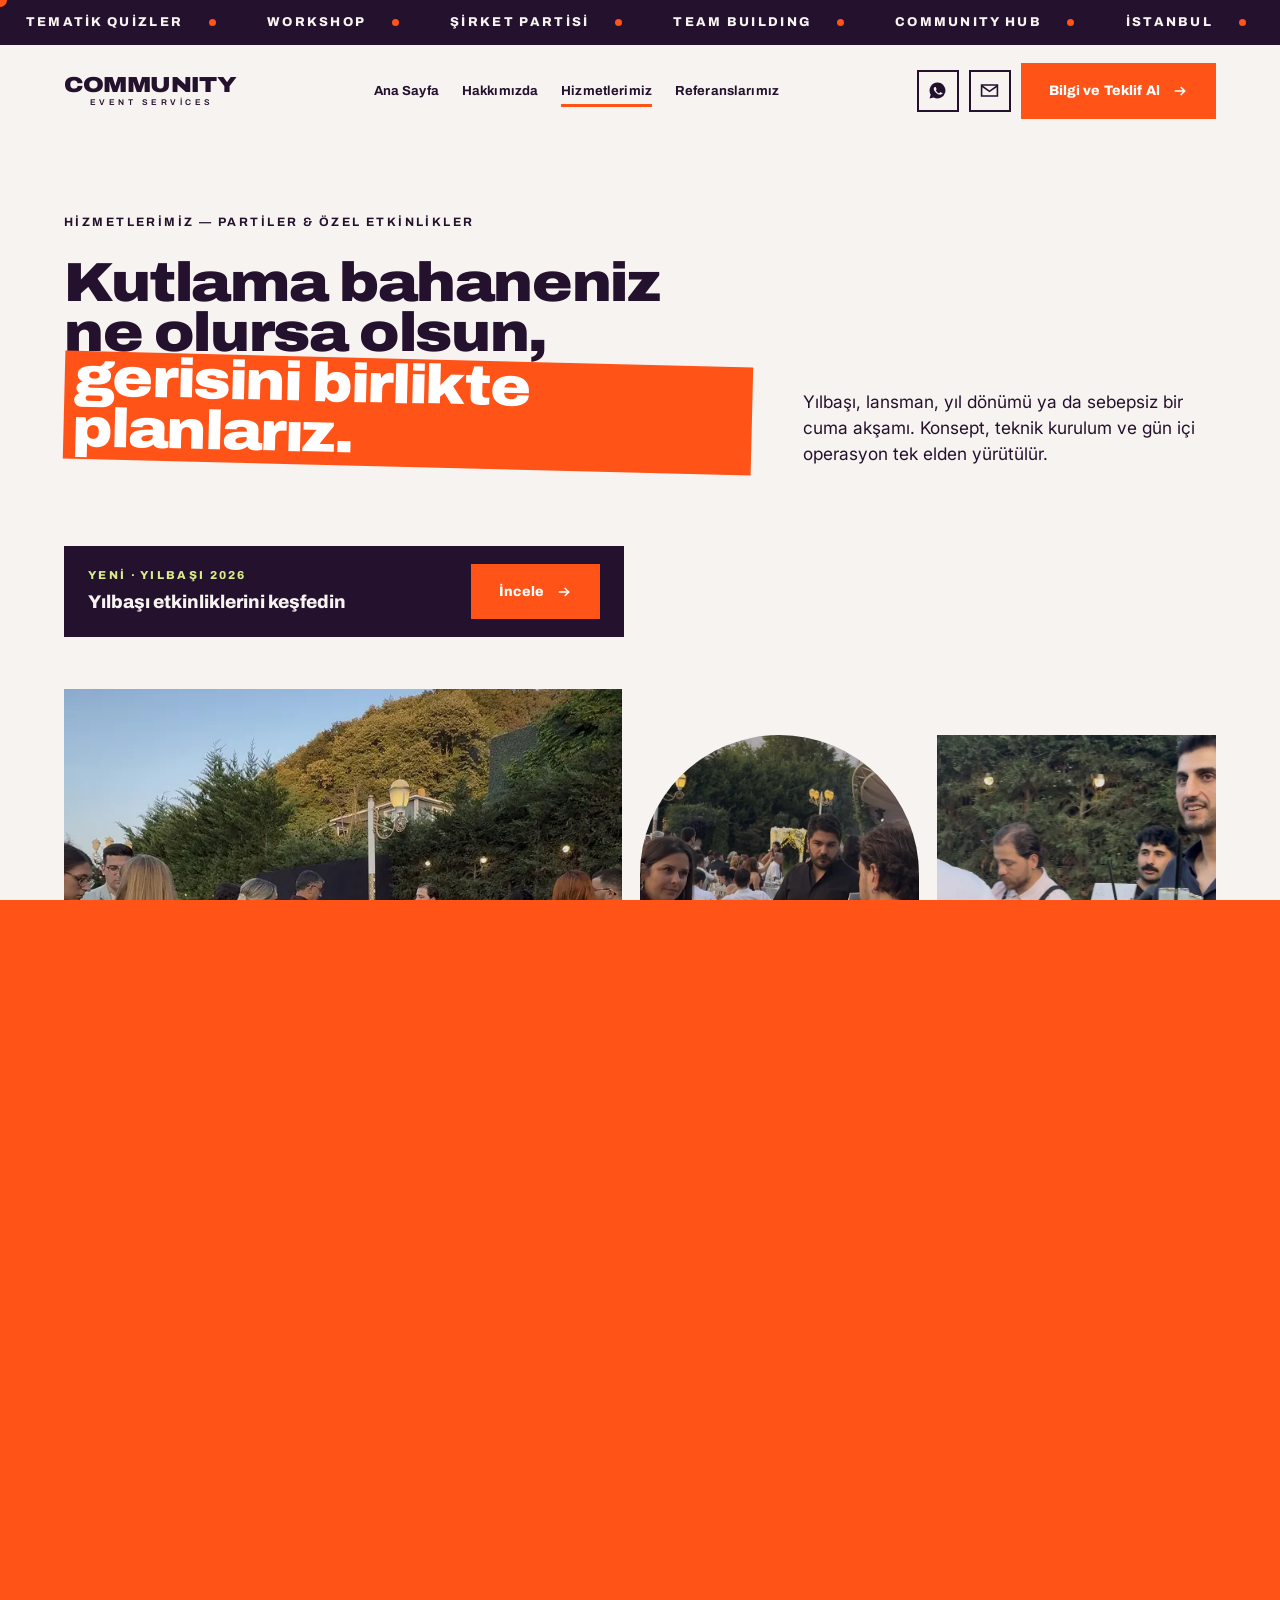
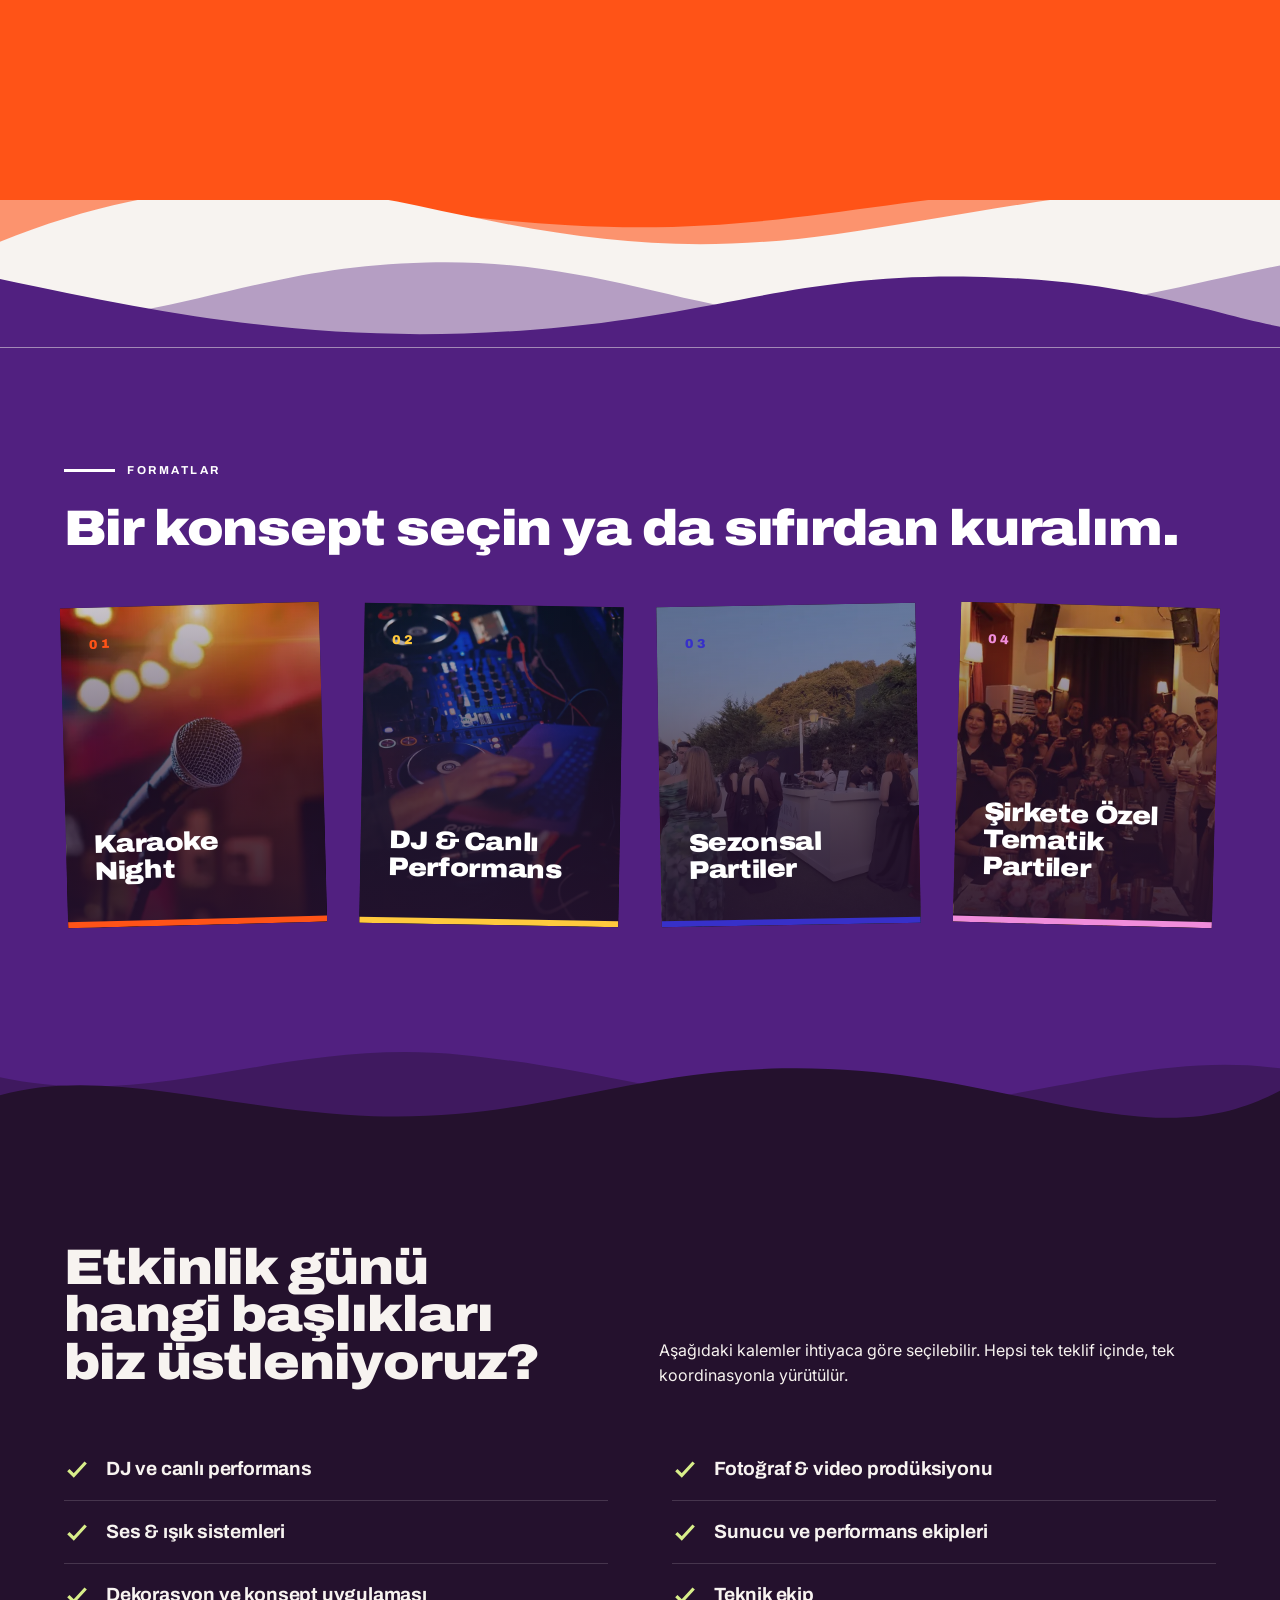
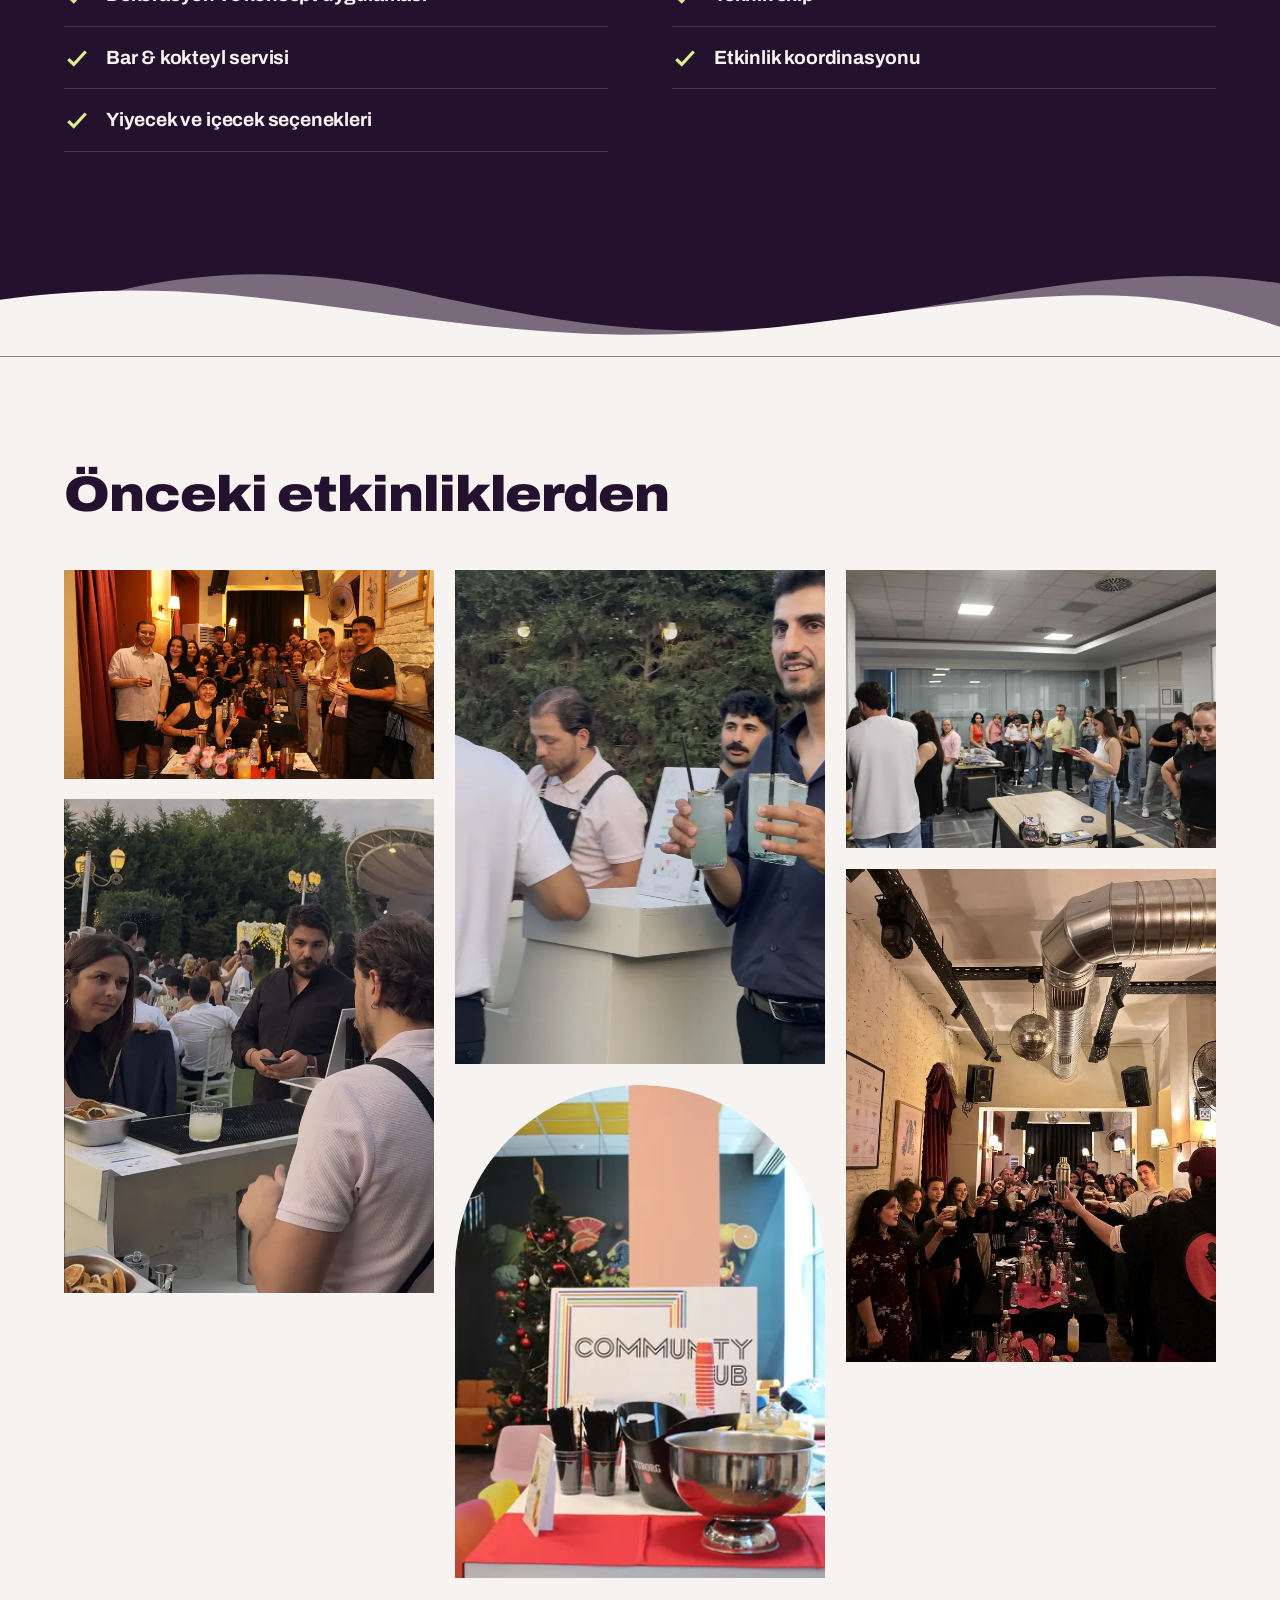
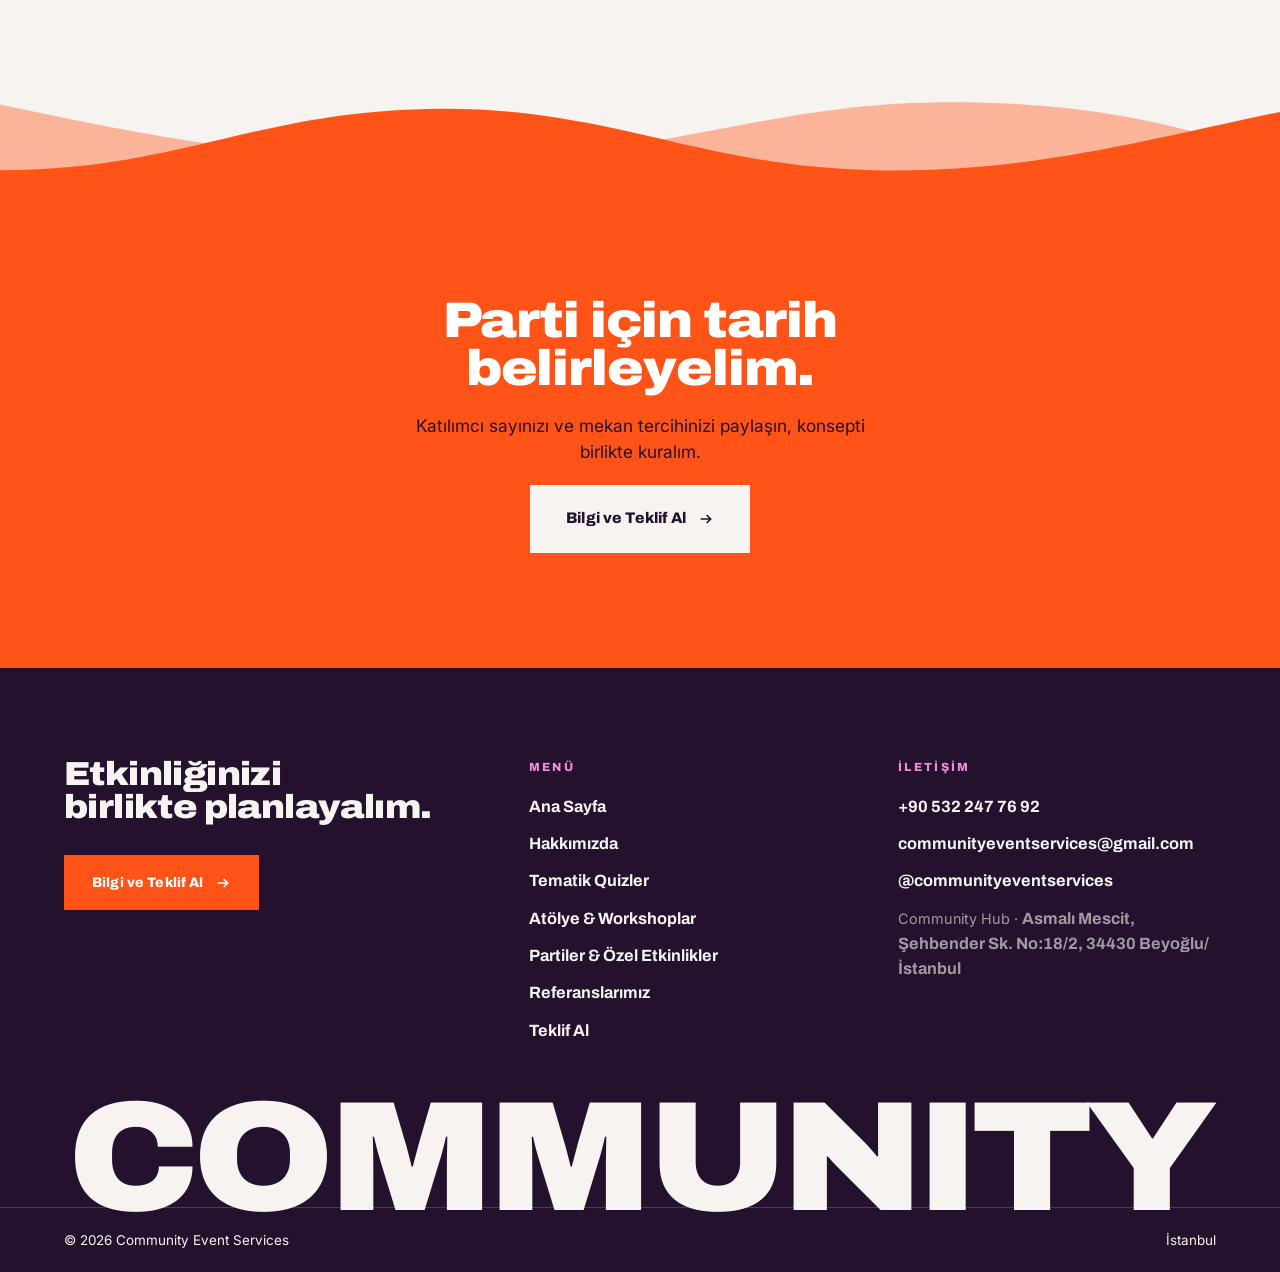
==== commit 5caf3932: "Update partiler.html" ====
--- a/partiler.html
+++ b/partiler.html
@@ -76,6 +76,13 @@
   <div class="pagehead__grid">
     <h1 class="display t-hero rv">Kutlama bahaneniz ne olursa olsun, <span class="hl hl--orange hl--r2">gerisini birlikte planlarız.</span></h1>
     <p class="lede rv">Yılbaşı, lansman, yıl dönümü ya da sebepsiz bir cuma akşamı. Konsept, teknik kurulum ve gün içi operasyon tek elden yürütülür.</p>
+     <a href="yilbasi.html" style="display:flex;align-items:center;justify-content:space-between;gap:16px;flex-wrap:wrap;margin-top:28px;padding:18px 24px;background:#24112D;color:#F7F3F0;text-decoration:none;max-width:560px">
+      <span style="display:flex;flex-direction:column;gap:4px">
+        <span style="font-family:var(--display);font-weight:800;font-size:.72rem;letter-spacing:.2em;text-transform:uppercase;color:#D8EE8A">Yeni · Yılbaşı 2026</span>
+        <span style="font-family:var(--display);font-weight:800;font-size:1.15rem">Yılbaşı etkinliklerini keşfedin</span>
+      </span>
+      <span class="btn btn--accent" style="pointer-events:none"><span>İncele</span><svg viewBox="0 0 24 24" aria-hidden="true"><path d="M4 12h15M13 6l6 6-6 6"/></svg></span>
+    </a>
   </div>
   <div class="partyhero mt-l">
     <div class="rv"><img class="ph ph--block ph--r43" src="assets/img/parti-04-700.webp" srcset="assets/img/parti-04-700.webp 700w, assets/img/parti-04-1206.webp 1206w" sizes="(max-width:767px) 92vw, 52vw" alt="Açık havada kurulan şirket partisi ve bar alanı" width="1206" height="1885" loading="eager" fetchpriority="high" decoding="async"></div>
@@ -192,4 +199,4 @@
 </footer>
 <script src="assets/js/app.js" defer></script>
 </body>
-</html>+</html>
--- a/assets/css/styles.css
+++ b/assets/css/styles.css
@@ -799,9 +799,9 @@
 
 
 /* Bilet kartı sırası — ortadaki kart aşağı kaydırılır (düz grid değil) */
-.tickets > *:nth-child(2){margin-top:clamp(18px,4vw,64px)}
-.tickets > *:nth-child(3){margin-top:clamp(8px,1.6vw,26px)}
-@media(max-width:767px){.tickets > *{margin-top:0!important}}
+.tickets{align-items:stretch}
+.tickets > *{margin-top:0}
+.tickets .ticket__media{aspect-ratio:4/3}
 
 .ph-missing{width:100%;height:100%;background:repeating-linear-gradient(45deg,rgba(36,17,45,.08) 0 12px,rgba(36,17,45,.14) 12px 24px)}
 .is-empty{font-style:italic}
@@ -1001,3 +1001,24 @@
 }
 .tcard--photo .tcard__num{color:var(--tc)}
 .tcard--photo .tcard__title,.tcard--photo .tcard__desc{color:#fff}
+
+/* Atölye seçenekleri listesi */
+.worklist{
+  list-style:none;margin:0;padding:0;
+  display:grid;grid-template-columns:repeat(3,1fr);
+  gap:0 clamp(24px,3vw,56px);
+}
+.worklist li{
+  position:relative;padding:13px 0 13px 22px;
+  border-bottom:1px solid rgba(36,17,45,.16);
+  font-family:var(--display);font-weight:700;
+  font-size:clamp(.98rem,1.15vw,1.15rem);letter-spacing:-.01em;
+}
+.worklist li::before{
+  content:"";position:absolute;left:0;top:1.25em;
+  width:8px;height:8px;background:var(--orange);
+}
+.worklist li:nth-child(3n+2)::before{background:var(--blue)}
+.worklist li:nth-child(3n+3)::before{background:var(--purple)}
+@media(max-width:1023px){.worklist{grid-template-columns:repeat(2,1fr)}}
+@media(max-width:600px){.worklist{grid-template-columns:1fr}}
